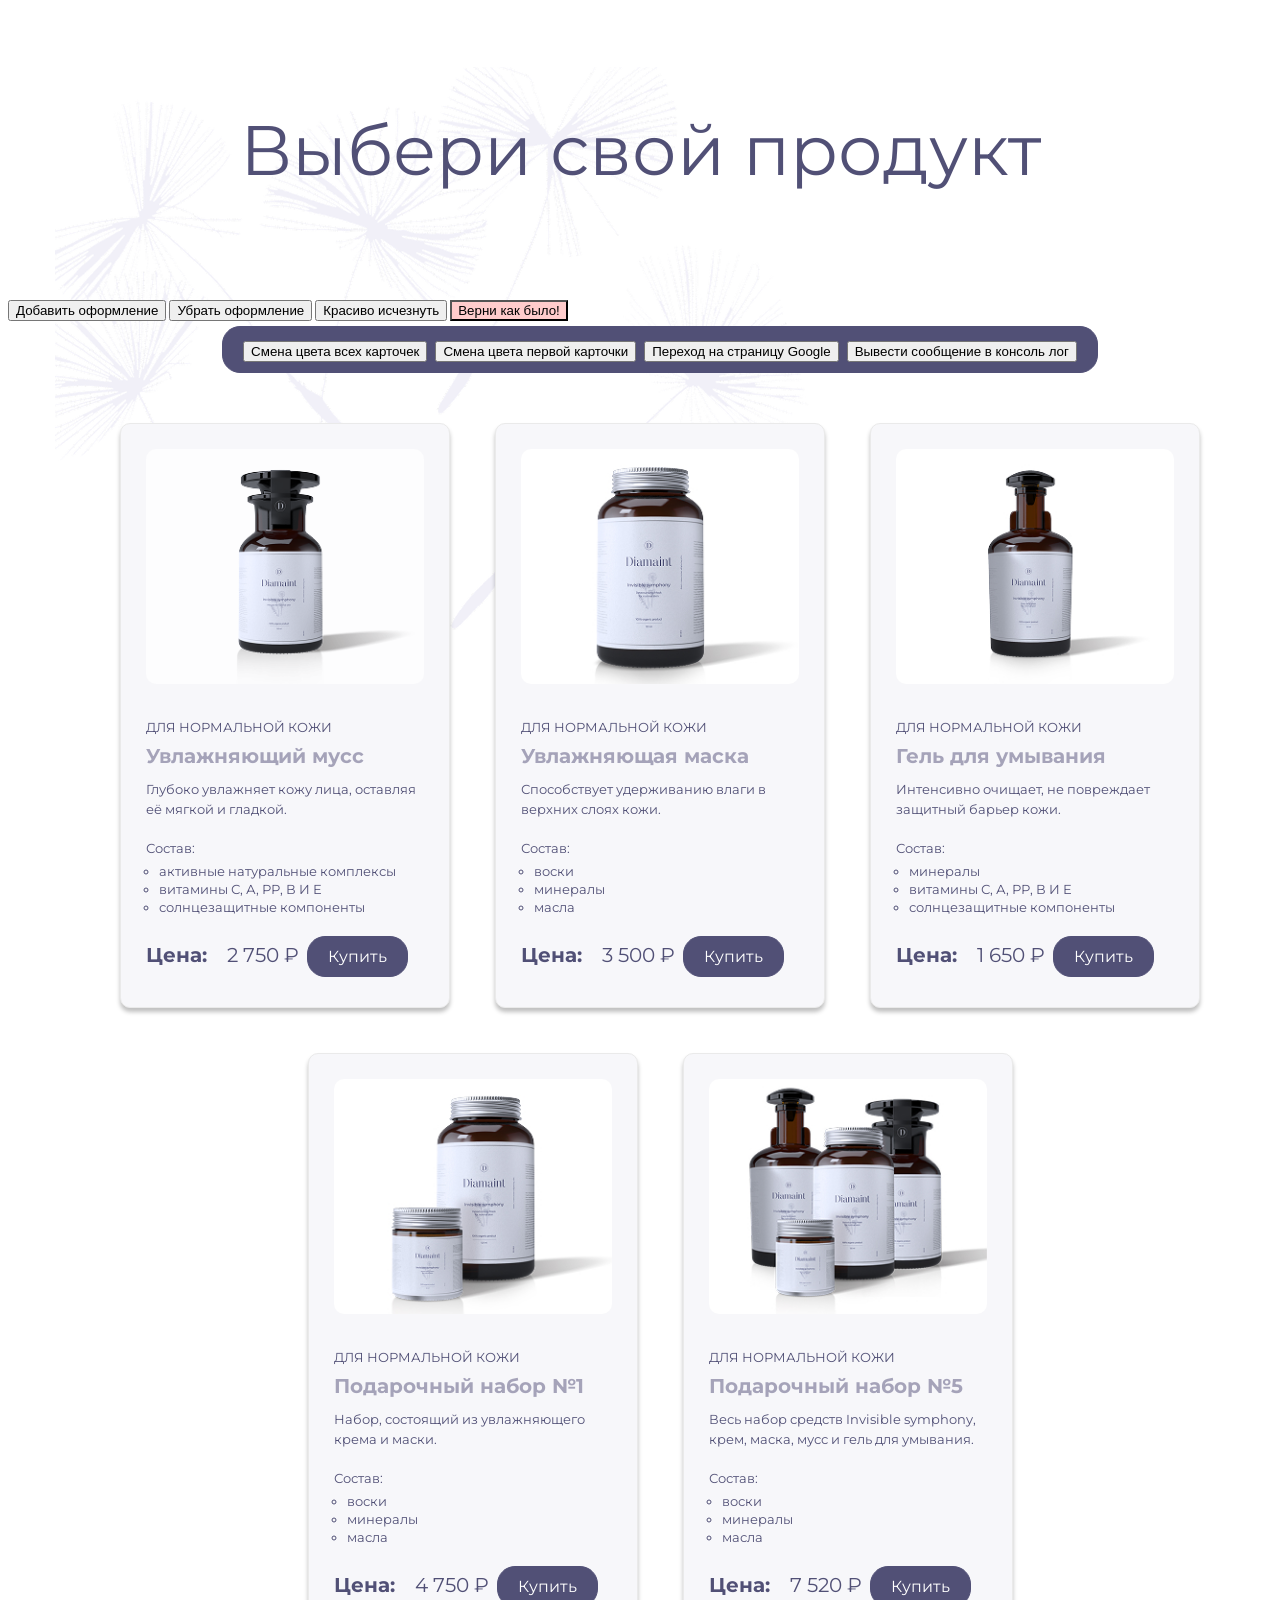
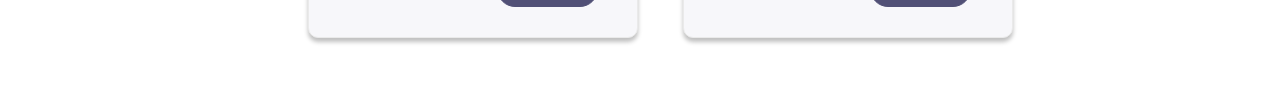
==== index.html @ e5a7ed4e "Merge 428e625457204e4b878f6d5ff48cd30ee9679ca7 into 5526b7813ff9ecd1b4e61b1e9803e40851f079bb" ====
<!DOCTYPE html>
<html lang="ru">
<head>
    <meta charset="UTF-8">
    <meta name="viewport" content="width=device-width, initial-scale=1.0">
    <title>Document</title>
    <link rel="preconnect" href="https://fonts.googleapis.com">
    <link rel="preconnect" href="https://fonts.gstatic.com" crossorigin>
    <link href="https://fonts.googleapis.com/css2?family=Montserrat:ital,wght@0,100..900;1,100..900&display=swap" rel="stylesheet">
    <link rel="stylesheet" href="style/style.css">
    <link rel="stylesheet" href="style/title.css">
    <link rel="stylesheet" href="style/catalog__products.css">
    <link rel="stylesheet" href="style/catalog__card.css">
</head>
<body>

  <div class="controls">
      <div class="control">
    <h1 id="active" class="title basic decorated">Выбери свой продукт</h1>
    <button id="add" class="add">Добавить оформление</button>
    <button id="remove" class="remove">Убрать оформление</button>
    <button id="toggle" class="toggle">Красиво исчезнуть</button>
    <button id="reset" class="reset">Верни как было!</button>
    </div>
  </div>
    <ul class="catalog__products">
        <li class="catalog__controls">
    <button id="change-color-all-cards-button">Смена цвета всех карточек</button> 
    <button id="change-color-first-card-button">Смена цвета первой карточки</button> 
    <button id="open-google">Переход на страницу Google</button> 
    <button id="output-console-log">Вывести сообщение в консоль лог</button>
          </li>
        
          <div class="bg-flowers"></div>
        <li class="catalog__card">
            <img src="images/photo.jpg" alt="Товар увлажняющий мусс" class="product__photo"/>
            <span class="card__tag">для нормальной кожи</span>
            <h2 class="card__title">Увлажняющий мусс</h2>
            <p class="card__effect">Глубоко увлажняет кожу лица, оставляя её мягкой и гладкой.</p>
            <span class="card__compound">Состав:</span>
            <ul class="card__list">
                <li>активные натуральные комплексы</li>
                <li>витамины С, А, РР, В И Е</li>
                <li>солнцезащитные компоненты</li>
            </ul>
            <div class="card__price">
            <b class="card__price-tag">Цена:</b>
            <span class="card__price-number">2 750 ₽</span>
            <button class="card__button">Купить</button>
        </div>
        </li>
        
        <li class="catalog__card">
            <img src="images/photo1.jpg" alt="Товар увлажняющая маска" class="product__photo"/>
            <span class="card__tag">для нормальной кожи</span>
            <h2 class="card__title">Увлажняющая маска</h2>
            <p class="card__effect">Способствует удерживанию влаги в верхних слоях кожи.</p>
            <span class="card__compound">Состав:</span>
            <ul class="card__list">
                <li>воски</li>
                <li>минералы</li>
                <li>масла</li>
            </ul>
                <div class="card__price">
            <b class="card__price-tag">Цена:</b>
            <span class="card__price-number">3 500 ₽</span>
            <button class="card__button">Купить</button>
        </div>
        </li>

        <li class="catalog__card">
            <img src="images/photo2.jpg" alt="Товар гель для умывания" class="product__photo"/>
            <span class="card__tag">для нормальной кожи</span>
            <h2 class="card__title">Гель для умывания</h2>
            <p class="card__effect">Интенсивно очищает, не повреждает защитный барьер кожи.</p>
            <span class="card__compound">Состав:</span>
            <ul class="card__list">
                <li>минералы</li>
                <li>витамины С, А, РР, В И Е</li>
                <li>солнцезащитные компоненты</li>
            </ul>
            <div class="card__price">
            <b class="card__price-tag">Цена:</b>
            <span class="card__price-number">1 650 ₽</span>
            <button class="card__button">Купить</button>
        </div>
        </li>

        <li class="catalog__card">
            <img src="images/photo3.jpg" alt="Товар Подарочный набор №1" class="product__photo"/>
            <span class="card__tag">для нормальной кожи</span>
            <h2 class="card__title">Подарочный набор №1</h2>
            <p class="card__effect">Набор, состоящий из увлажняющего крема и маски.</p>
            <span class="card__compound">Состав:</span>
            <ul class="card__list">
                <li>воски</li>
                <li>минералы</li>
                <li>масла</li>
            </ul>
                <div class="card__price">
            <b class="card__price-tag">Цена:</b>
            <span class="card__price-number">4 750 ₽</span>
            <button class="card__button">Купить</button>
        </div>
        </li>

        <li class="catalog__card">
            <img src="images/photo4.jpg" alt="Товар Подарочный набор №5" class="product__photo"/>
            <span class="card__tag">для нормальной кожи</span>
            <h2 class="card__title">Подарочный набор №5</h2>
            <p class="card__effect">Весь набор средств Invisible symphony, крем, маска, мусс и гель для умывания.</p>
            <span class="card__compound">Состав:</span>
            <ul class="card__list">
                <li>воски</li>
                <li>минералы</li>
                <li>масла</li>
            </ul>
                <div class="card__price">
            <b class="card__price-tag">Цена:</b>
            <span class="card__price-number">7 520 ₽</span>
            <button class="card__button">Купить</button>
        </div>
        </li>
    </ul>
    <script src="main.js"></script>
    <script src="addhwork6.js"></script>
    <script src="homework-7.js"></script>
    <script src="homework-8.js"></script>
    <script type="module" src="homework-9.js"></script>
</body>
</html>
---- style/style.css ----
* {
  box-sizing: border-box;
}

@media (max-width: 1110px) {
  .product-list{
    display:block
  }
}

body {
  font-family: 'Montserrat', sans-serif;
  font-weight: 400;
  font-size: 13px;
  line-height: 18px;
}
---- style/title.css ----
.title {
  font-size: 70px;
  line-height: 220px;
  margin: 40px 0;
  text-align: center;
  font-weight: 400;
  color: #515076;
  transition: all 0.5s ease; /* Исчезнет */
}

 /* Стили оформления, которые будут добавляться */
  .border-blue { border: 3px dashed blue; }
  .text-red { color: red; }
  .bg-yellow { background-color: yellow; }


 /* для красивого исчезновения */
  .fade {
  opacity: 0;
  transform: scale(0.9);
  pointer-events: none; /* Чтобы нельзя было кликнуть по скрытому */
  }

.controls { 
  flex-direction: row; /* чтобы находились на одной линии в строчку*/
  gap: 12px;           /* для ровных расстояний между кнопками */
}

.button { padding: 10px 15px; cursor: pointer; }
.reset { background-color: #ffcccc; }


.bg-flowers{
  pointer-events: none;
  position: absolute;
  background-image: url(../images/bg1.png);
  background-position: left top;
  background-repeat: no-repeat;
  background-size: 790px;
  width: 100%;
  height: 100%;
  z-index: -1;
  top: -300px;
}

.catalog__controls{
  font-family: 'Montserrat', sans-serif;
  background-color: #515076;
  color: #fff;
  border: 1px solid #515076;
  border-radius: 18px;
  padding: 10px 20px;
  font-size: 30px;
  margin : 5px;
  cursor: pointer;
}
---- style/catalog__products.css ----
.catalog__products {
  padding-bottom: 60px;
  margin: 0 auto;
  display: flex;
  flex-wrap: wrap;
  gap: 45px;
  justify-content: center;
  max-width: 1210px;
  position: relative;
}
---- style/catalog__card.css ----
.catalog__card {
  display: flex;
  flex-direction: column;
  width: 330px;
  border-radius: 10px;
  box-shadow: 0px 4px 4px rgba(0, 0, 0, 0.25);
  padding: 25px;
  box-sizing: border-box;
  background-color: #F7F7FA;
  list-style: none; /* Убираем маркеры списка li */
  border: 1px solid #eaeaea;
  transition: background-color 0.4s ease, border-color 0.4s ease, box-shadow 0.4s ease; /* Плавная смена цвета */
}

.card__tag {
  font-size: 13px;
  line-height: 27px;
  display:block;
  margin-top: 30px;
  margin-bottom: 5px;
  text-transform: uppercase;
  color: #515076;
}

.card__title {
  font-size: 20px;
  line-height: 10px;
  margin: 5px 5px 5px 0;
  color: #A5A3B9;
  }

  
.card__effect{
  font-size: 13px;
  line-height: 20px;
  margin-bottom: 15px;
  color: #515076;
}

.product__photo {
  border-radius: 10px;
}

.card__compound {
  display: inline-block;
  margin-bottom: 5px;
  font-size: 13px;
  line-height: 18px;
  margin: 5px 5px 5px 0;
  color:#515076;
}

.card__list{
  padding: 0px 0px 0px 13px;
  color:#515076;
}

.card__price {
  margin-top: 15px;
}

.card__price-tag {
  font-size: 20px;
  font-weight: 700;
  line-height: 24px;
  color:#515076;
}
.card__price-number {
  font-size: 20px;
  line-height: 24px;
  color:#515076;
  margin-left: 17px;
}

.card__button {
  font-family: 'Montserrat', sans-serif;
  background-color: #515076;
  color: #fff;
  border: 1px solid #515076;
  border-radius: 18px;
  padding: 10px 20px;
  font-size: 16px;
  margin : 5px;
  cursor: pointer;
}
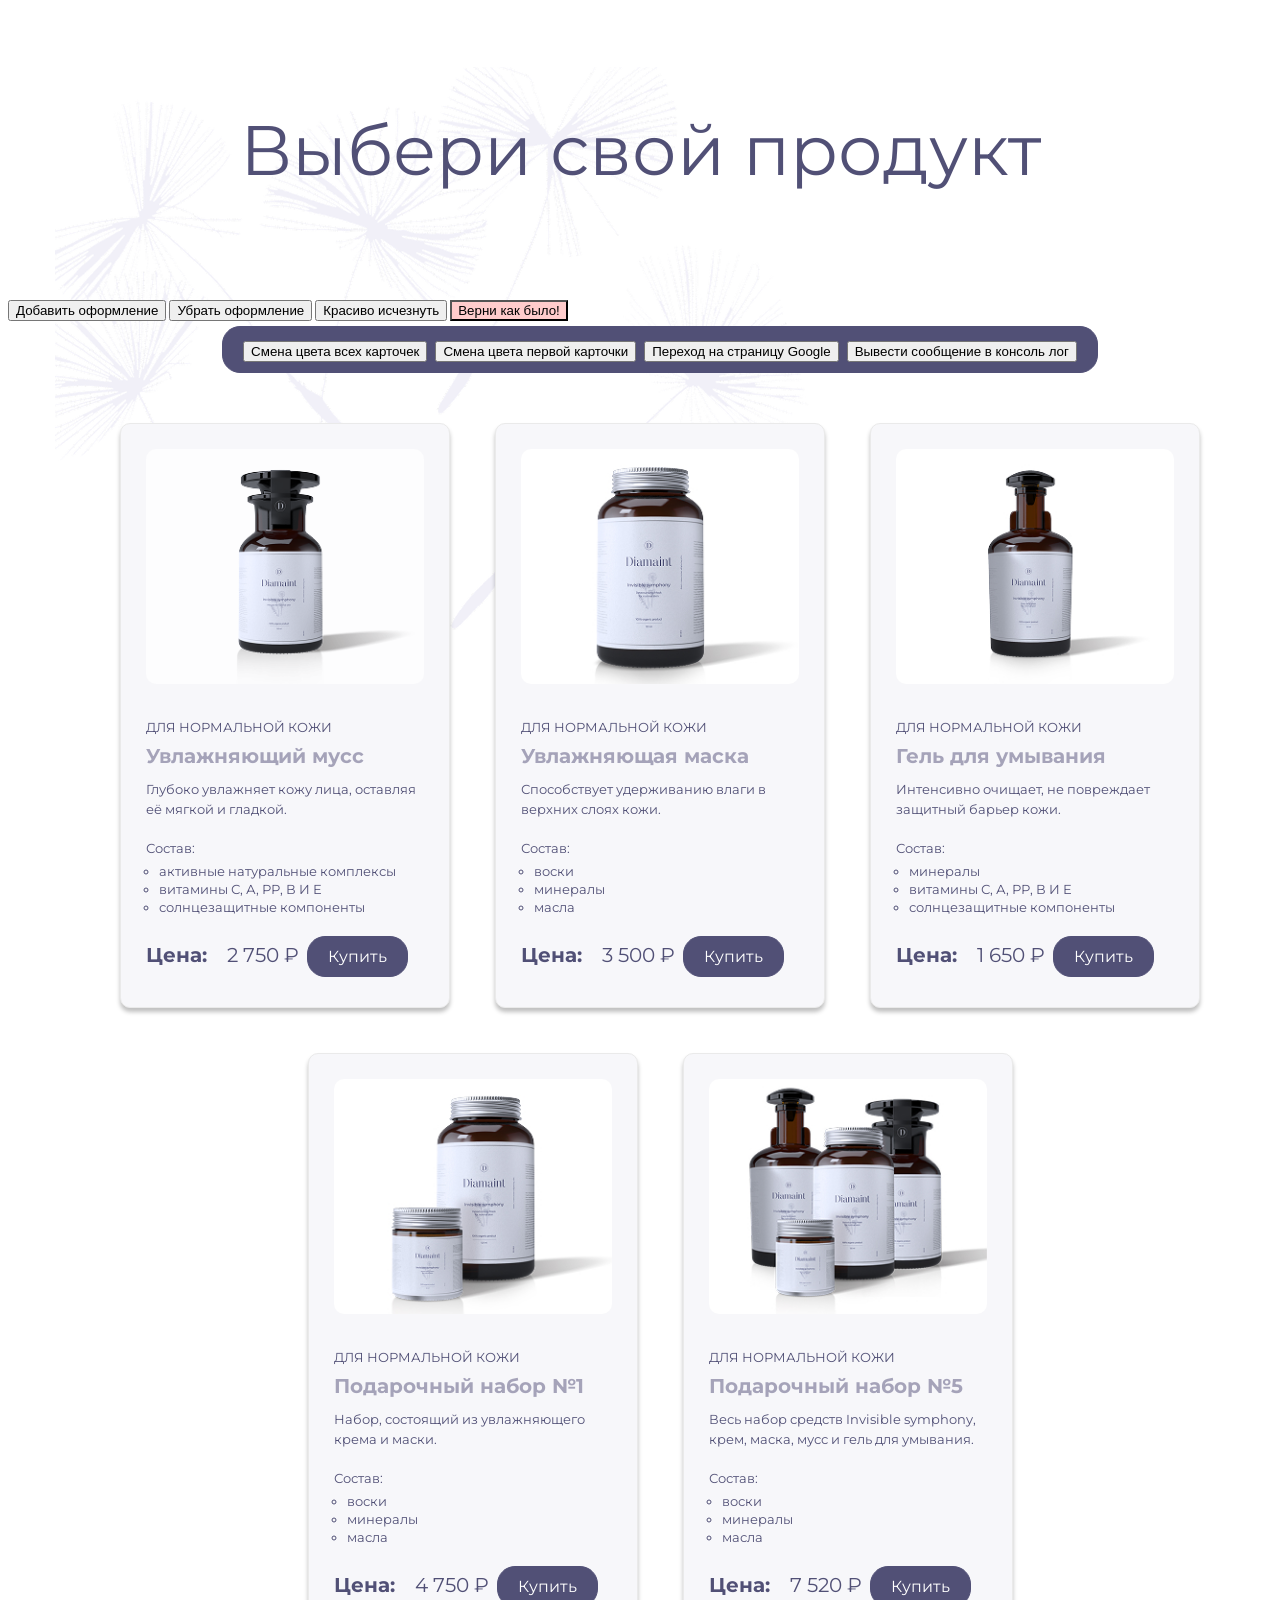
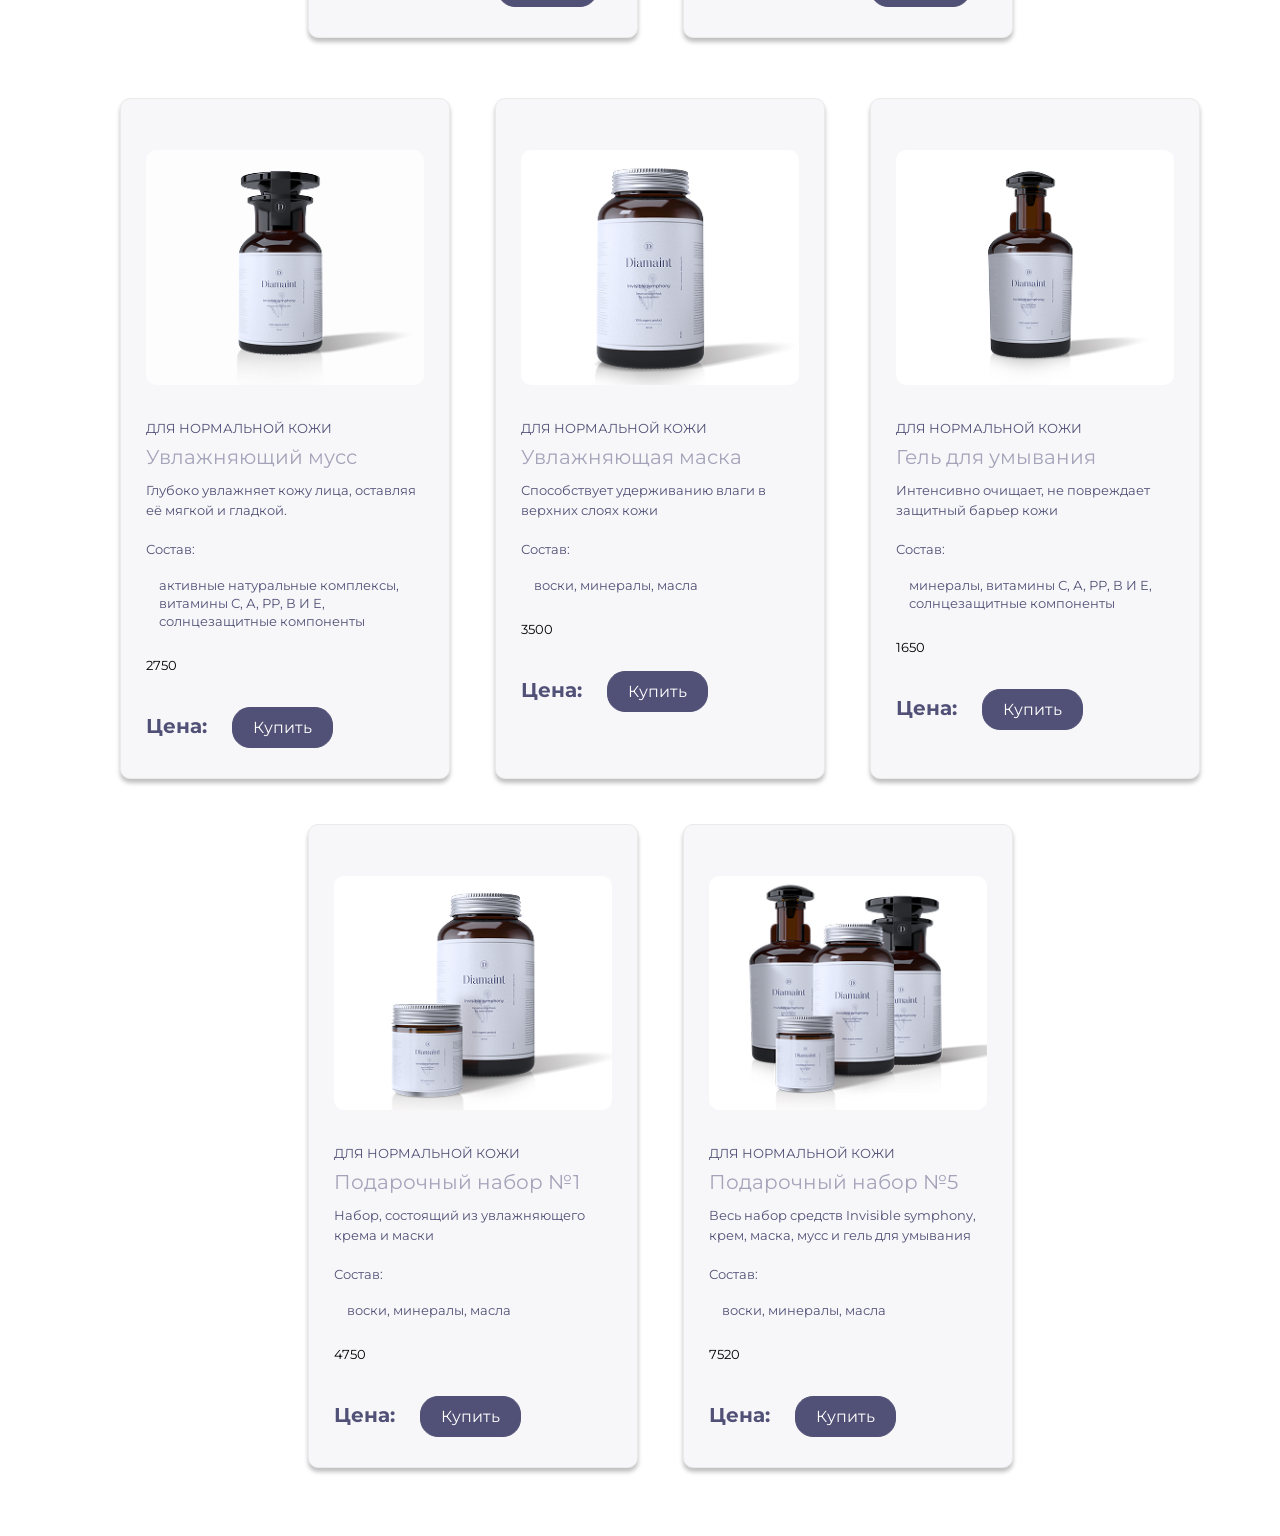
==== commit 78b05d82: "feature/10-homework" ====
--- a/index.html
+++ b/index.html
@@ -29,7 +29,7 @@
     <button id="change-color-first-card-button">Смена цвета первой карточки</button> 
     <button id="open-google">Переход на страницу Google</button> 
     <button id="output-console-log">Вывести сообщение в консоль лог</button>
-          </li>
+        </li>
         
           <div class="bg-flowers"></div>
         <li class="catalog__card">
@@ -121,11 +121,34 @@
             <button class="card__button">Купить</button>
         </div>
         </li>
+    </ul> 
+    <ul id="product-list" class="catalog__products"></ul>
+    <template id="product-template">
+   
+      <li class="catalog__card">
+        <p class="products-id"></p>
+        <img class="products-imageUrl product__photo" src="" alt="">
+        <p class="products-tag card__tag"></p>
+        <p class="products-title card__title"></p>
+        <p class="products-effect card__effect"></p>
+        <span class="card__compound">Состав:</span>
+        <p class="products-compound card__list"></p>
+        <p class="products-price"></p>
+        <div class="card__price">
+            <b class="card__price-tag">Цена:</b>
+            <span class="products-price card__price-number"></span>
+            <button class="card__button">Купить</button>
+        </div>
+      </li>
     </ul>
+</template>
+
     <script src="main.js"></script>
     <script src="addhwork6.js"></script>
     <script src="homework-7.js"></script>
     <script src="homework-8.js"></script>
     <script type="module" src="homework-9.js"></script>
+    <script type="module" src="homework-10.js"></script>
+    <script type="module" src="products.js"></script>
 </body>
 </html>
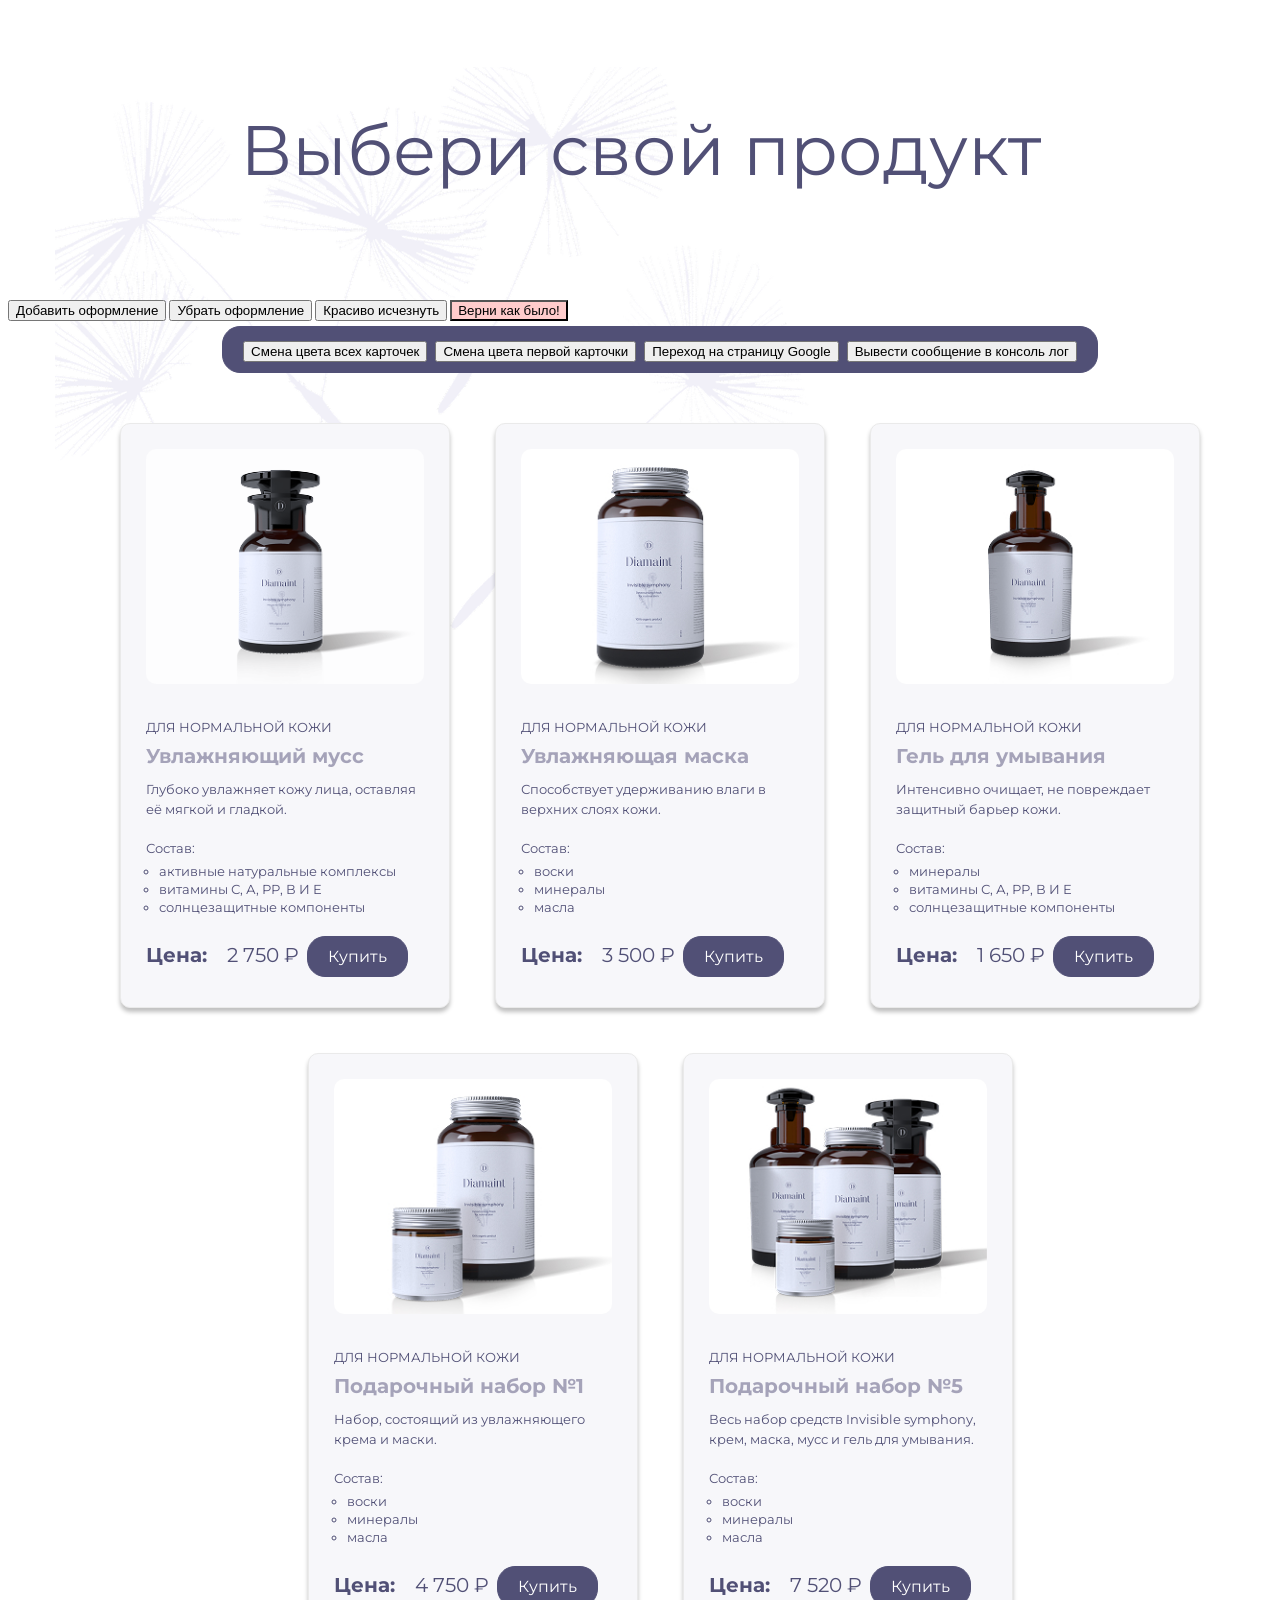
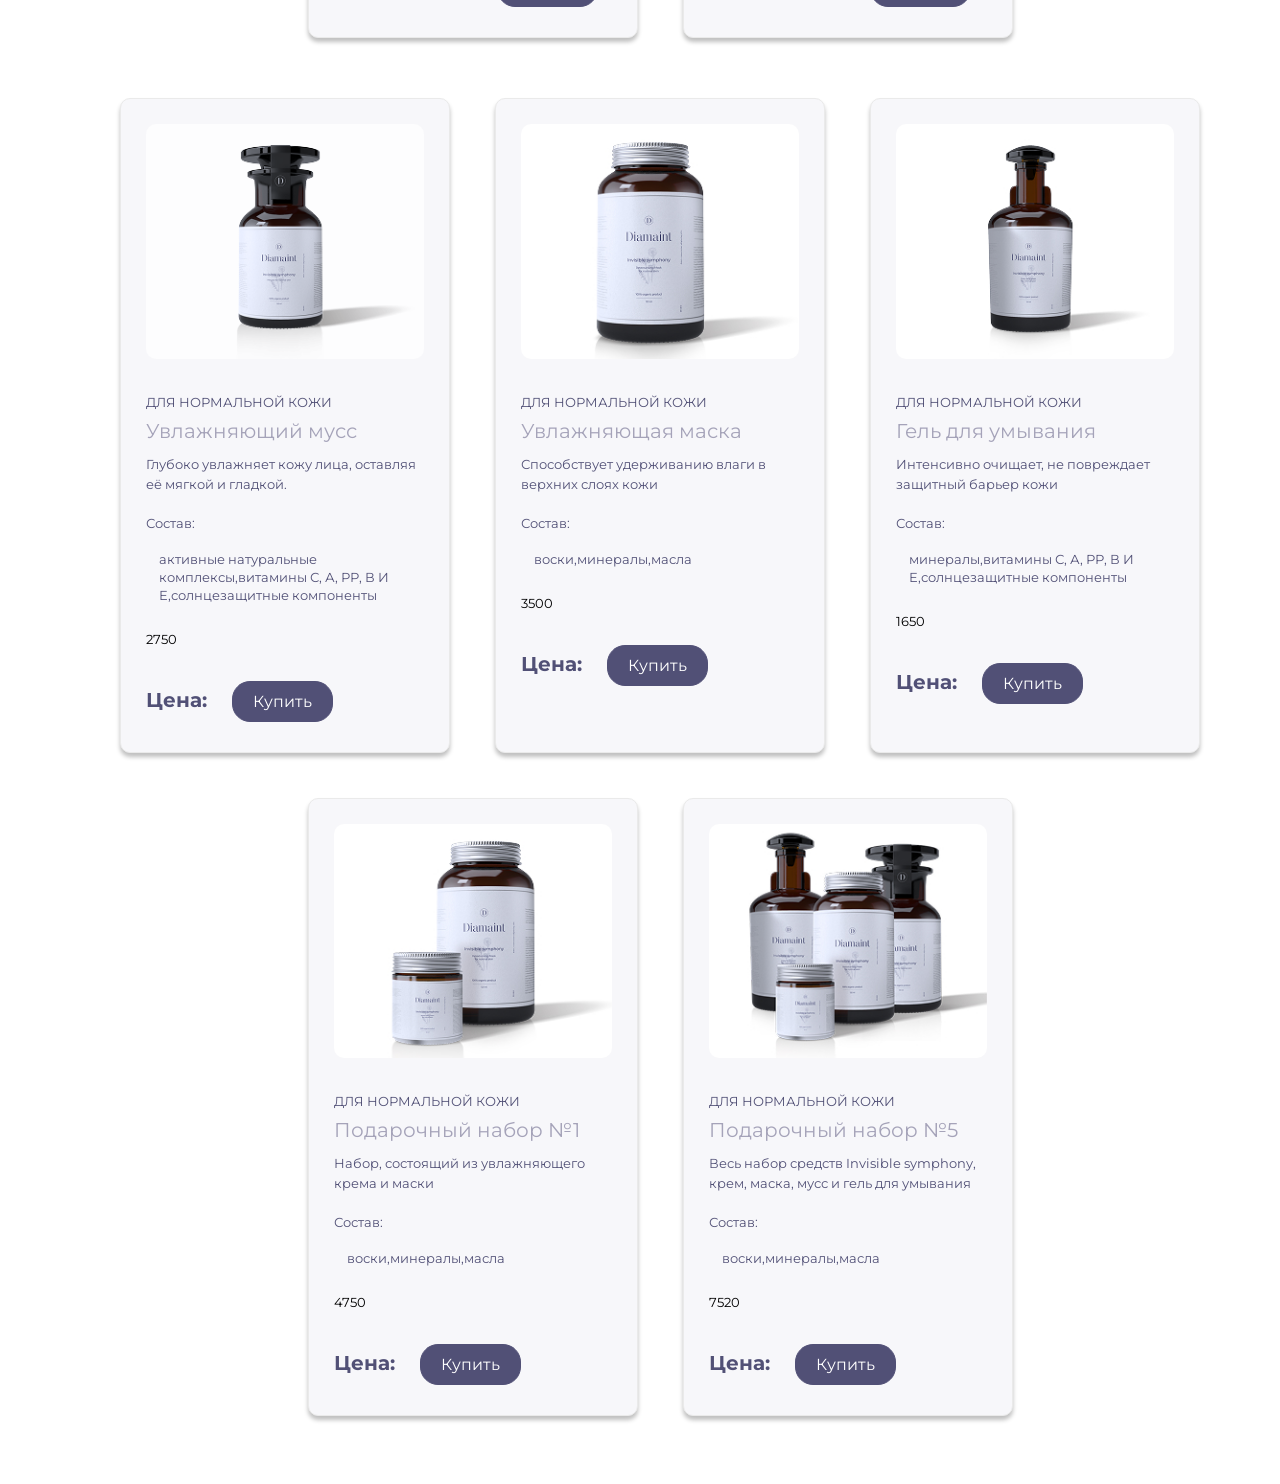
==== commit a7f00373: "Merge 21e8625ce307a1f8f05b5c12578c0f74b4e7416b into e6aba3fb00a6c227f96e512529bf0fa3b38c8e52" ====
--- a/index.html
+++ b/index.html
@@ -126,11 +126,11 @@
     <template id="product-template">
    
       <li class="catalog__card">
-        <p class="products-id"></p>
         <img class="products-imageUrl product__photo" src="" alt="">
         <p class="products-tag card__tag"></p>
         <p class="products-title card__title"></p>
         <p class="products-effect card__effect"></p>
+
         <span class="card__compound">Состав:</span>
         <p class="products-compound card__list"></p>
         <p class="products-price"></p>
@@ -140,8 +140,7 @@
             <button class="card__button">Купить</button>
         </div>
       </li>
-    </ul>
-</template>
+    </template>
 
     <script src="main.js"></script>
     <script src="addhwork6.js"></script>
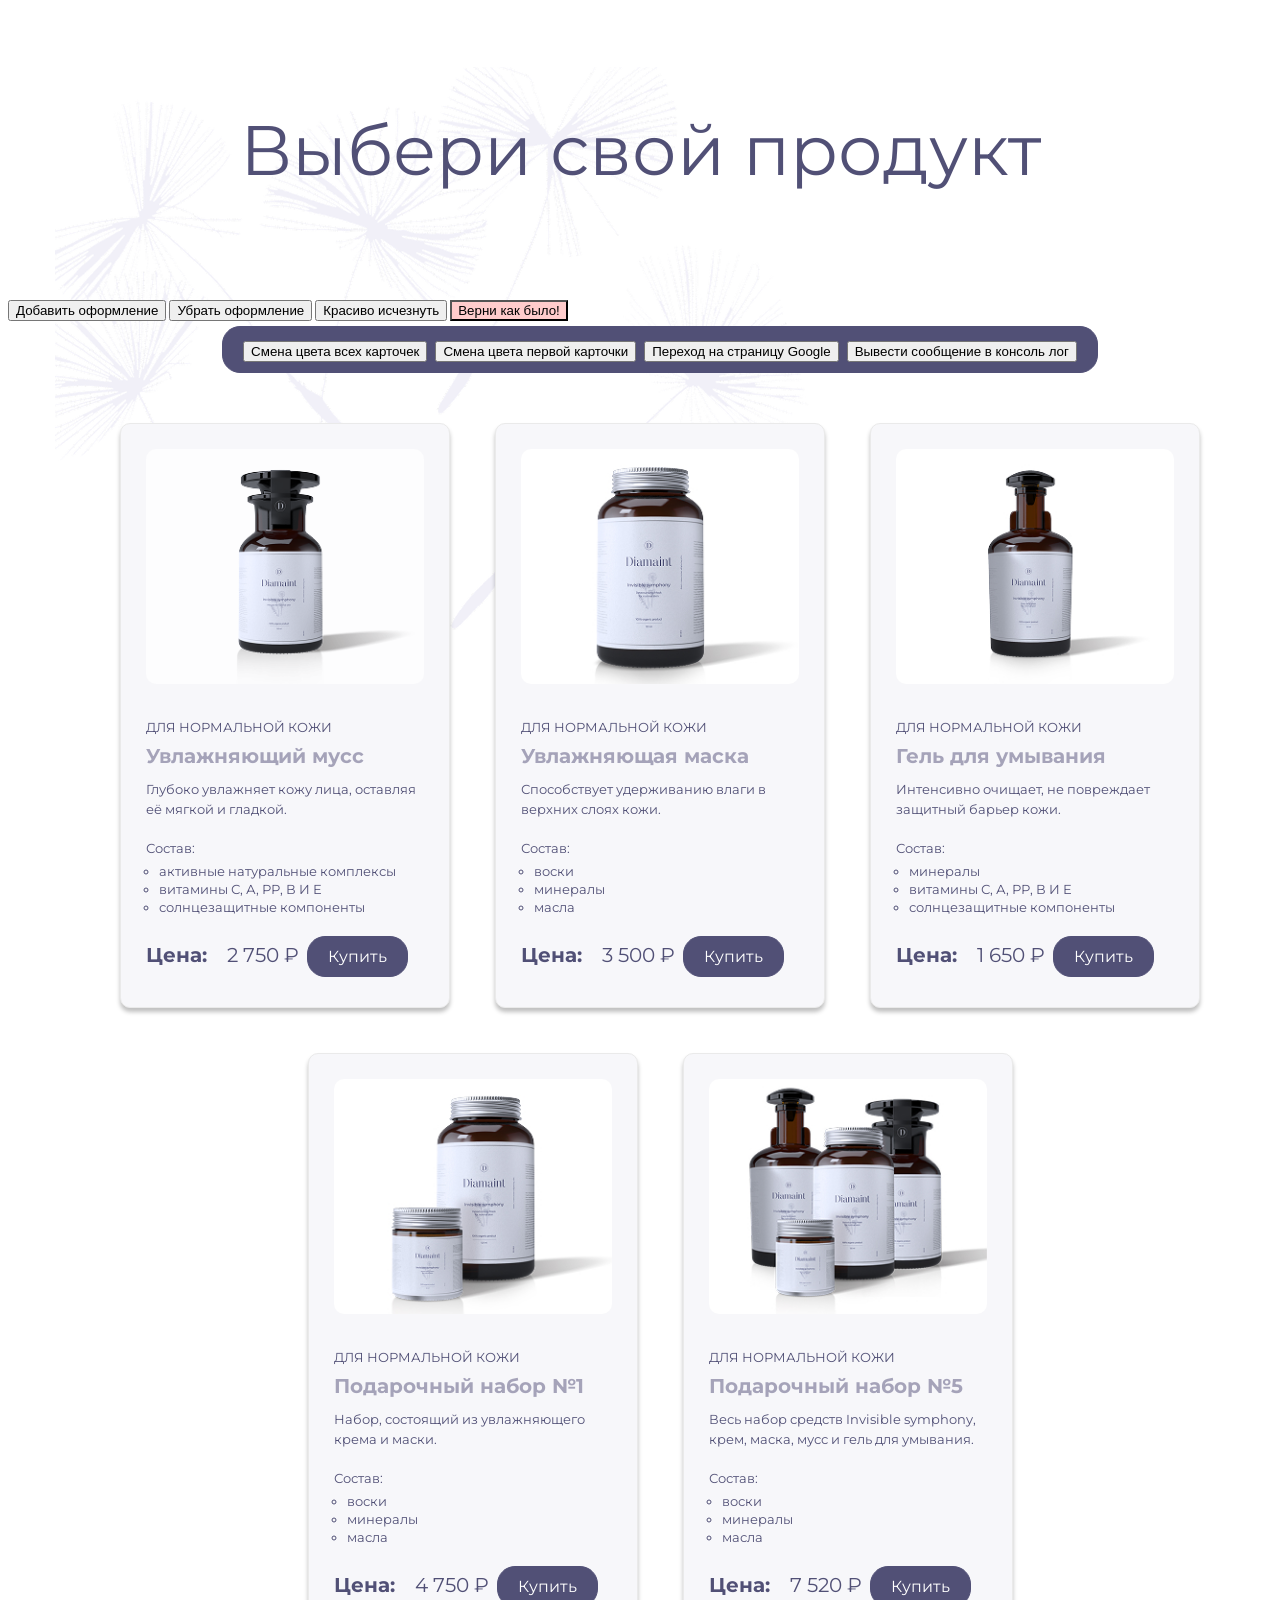
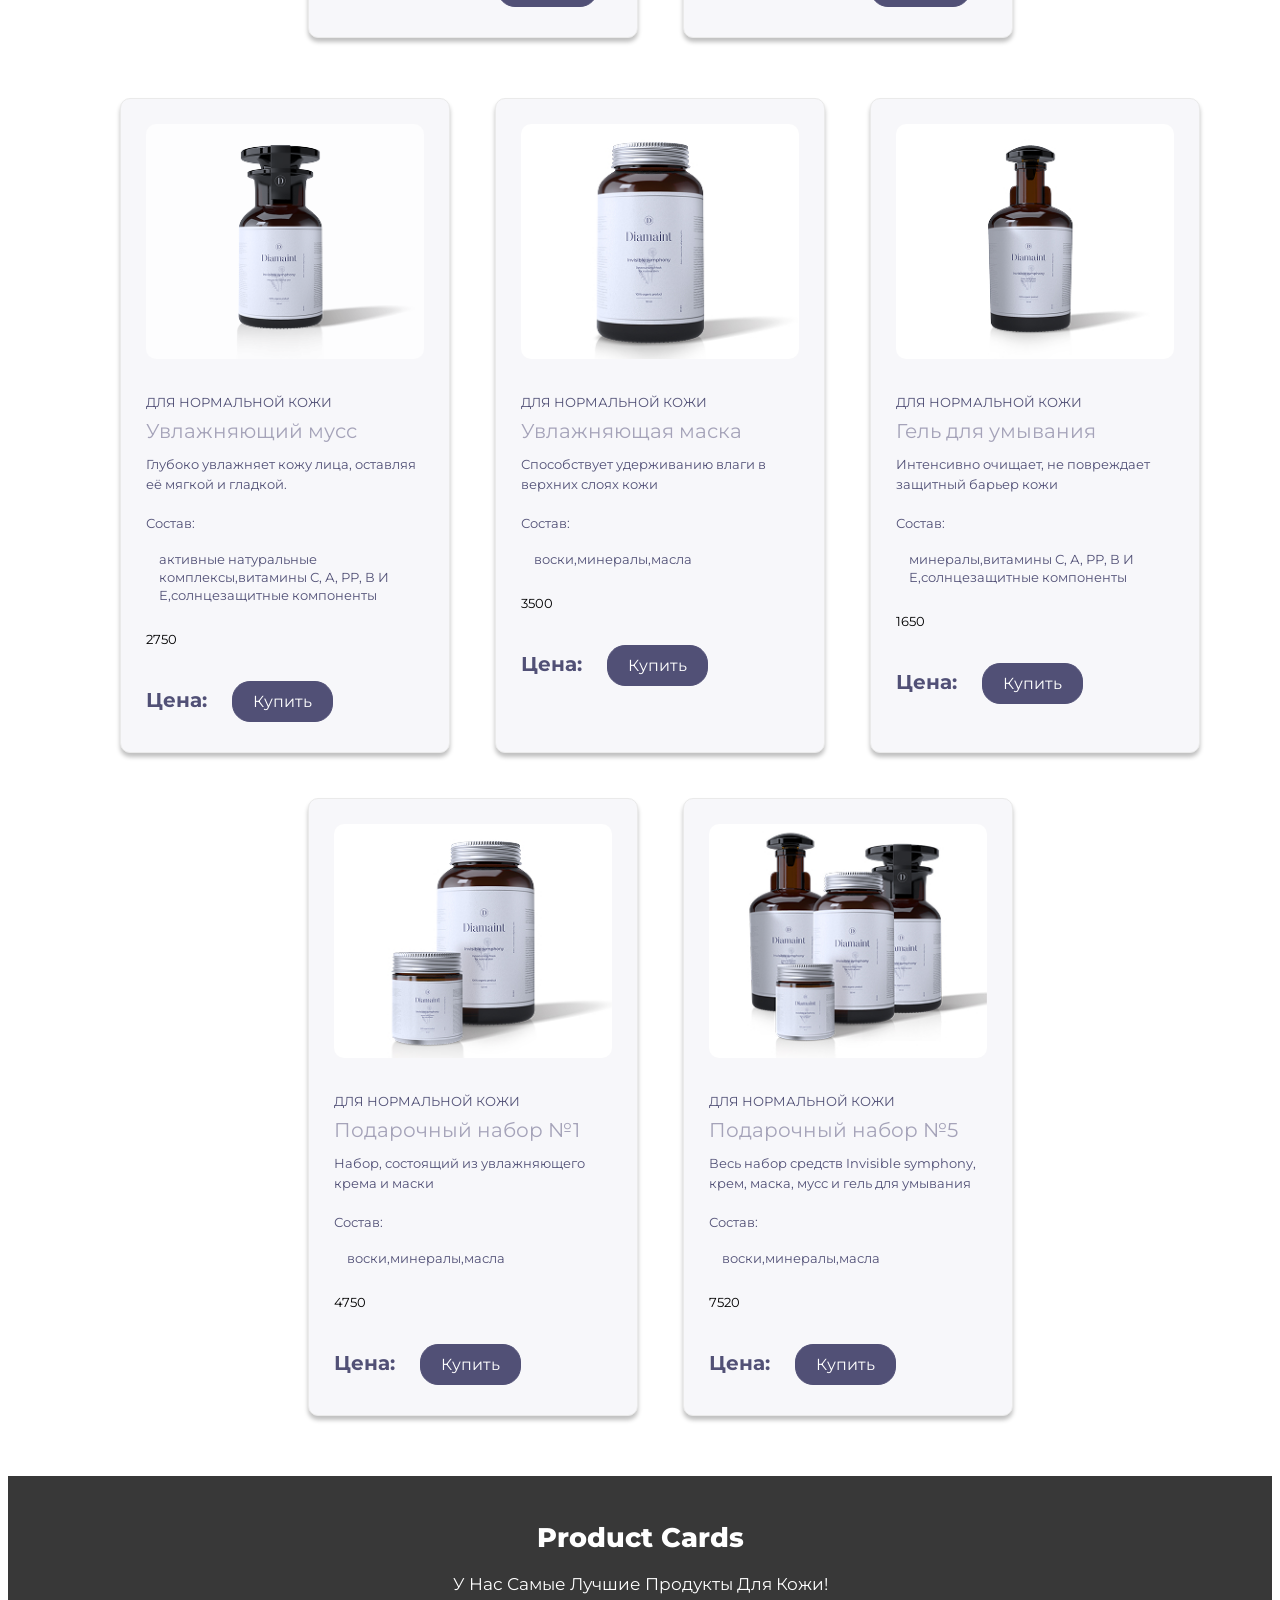
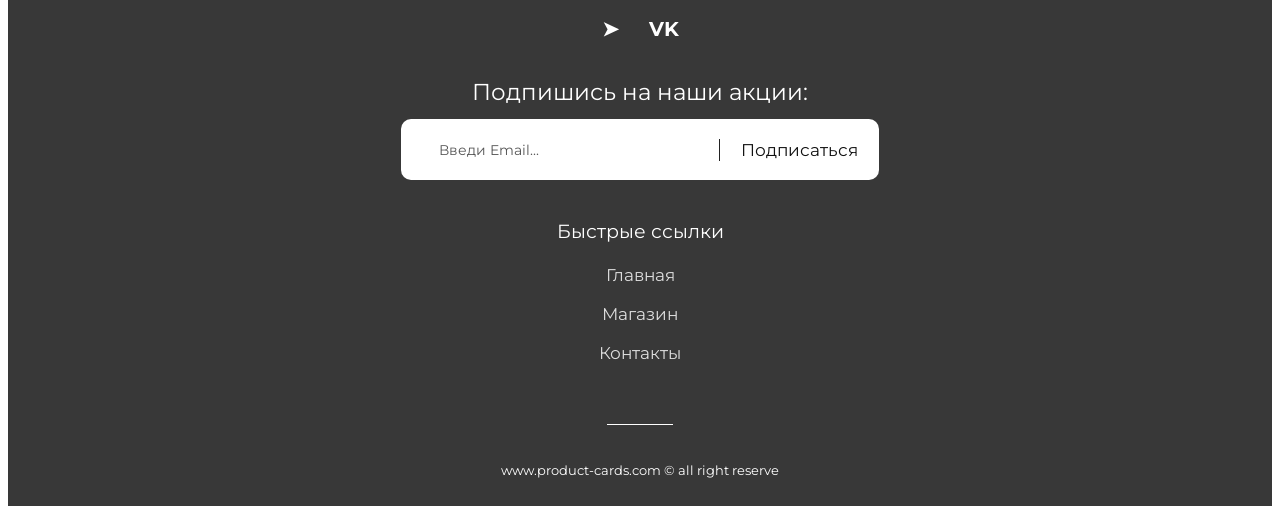
==== commit ba80ebdd: "feature/11-homework" ====
--- a/index.html
+++ b/index.html
@@ -11,6 +11,7 @@
     <link rel="stylesheet" href="style/title.css">
     <link rel="stylesheet" href="style/catalog__products.css">
     <link rel="stylesheet" href="style/catalog__card.css">
+    <link rel="stylesheet" href="style/footer.css">
 </head>
 <body>
 
@@ -141,6 +142,41 @@
         </div>
       </li>
     </template>
+    <footer class="footer">
+        <div class="footer__content">
+            <div class="footer__brand">
+                <h2 class="footer__logo">Product Cards</h2>
+    
+                <p class="footer__description">
+                    У Нас Самые Лучшие Продукты Для Кожи!
+                </p>
+                <div class="footer__socials">
+                    <a href="#" aria-label="Telegram">➤</a>
+                    <a href="#" aria-label="ВКонтакте">VK</a>
+                </div>
+            </div>
+            <div class="footer__subscribe">
+                <p class="footer__subscribe-title">
+                    Подпишись на наши акции:
+                </p>
+    
+                <form class="footer__form" id="email-form">
+                    <input type="email" name="email" placeholder="Введи Email..." required>
+                    <button type="submit">Подписаться</button>
+                </form>
+            </div>
+            <div class="footer__links">
+                <h3>Быстрые ссылки</h3>
+                <a href="#">Главная</a>
+                <a href="#">Магазин</a>
+                <a href="#">Контакты</a>
+            </div>
+        </div>
+        <div class="footer__bottom">
+            <span class="footer__line"></span>
+            <p>www.product-cards.com © all right reserve</p>
+        </div>
+    </footer>
 
     <script src="main.js"></script>
     <script src="addhwork6.js"></script>
@@ -148,6 +184,7 @@
     <script src="homework-8.js"></script>
     <script type="module" src="homework-9.js"></script>
     <script type="module" src="homework-10.js"></script>
+    <script type="module" src="homework-11.js"></script>
     <script type="module" src="products.js"></script>
 </body>
 </html>
--- a/style/style.css
+++ b/style/style.css
@@ -13,4 +13,5 @@
   font-weight: 400;
   font-size: 13px;
   line-height: 18px;
-}+}
+
--- a/style/catalog__card.css
+++ b/style/catalog__card.css
@@ -7,7 +7,7 @@
   padding: 25px;
   box-sizing: border-box;
   background-color: #F7F7FA;
-  list-style: none; /* Убираем маркеры списка li */
+  list-style: none;
   border: 1px solid #eaeaea;
   transition: background-color 0.4s ease, border-color 0.4s ease, box-shadow 0.4s ease; /* Плавная смена цвета */
 }
--- a/style/footer.css
+++ b/style/footer.css
@@ -0,0 +1,213 @@
+.footer {
+  width: 100%;
+  min-height: 477px;
+  box-sizing: border-box;
+  background-color: #383838;
+  color: #ffffff;
+  padding: 90px 84px 28px;
+  display: flex;
+  flex-direction: column;
+  justify-content: space-between;
+  font-family: "Montserrat", sans-serif;
+}
+
+.footer__content {
+  width: 100%;
+  display: flex;
+  justify-content: space-between;
+  position: relative;
+}
+
+
+.footer__brand {
+  text-align: left;
+}
+
+.footer__logo {
+  font-size: 27px;
+  line-height: 33px;
+  font-weight: 800;
+  margin-top: 0;
+  margin-bottom: 20px;
+}
+
+.footer__description {
+  font-size: 17px;
+  line-height: 21px;
+  margin-top: 0;
+  margin-bottom: 0;
+}
+
+
+.footer__socials {
+  display: flex;
+  align-items: center;
+  gap: 30px;
+  margin-top: 43px;
+}
+
+.footer__socials a {
+  color: #ffffff;
+  font-size: 20px;
+  font-weight: 700;
+  text-decoration: none;
+}
+
+
+.footer__subscribe {
+  width: 478px;
+  position: absolute;
+  left: 900px;
+  text-align: center;
+}
+
+.footer__subscribe-title {
+  font-size: 23px;
+  line-height: 28px;
+  margin-top: -5px;
+  margin-bottom: 13px;
+}
+
+
+.footer__form {
+  width: 478px;
+  height: 61px;
+  box-sizing: border-box;
+  background-color: #ffffff;
+  border-radius: 10px;
+  display: flex;
+  align-items: center;
+  padding: 0 15px 0 36px;
+}
+
+.footer__form input {
+  width: 100%;
+  height: 100%;
+  box-sizing: border-box;
+  font-family: inherit;
+  font-size: 14px;
+  color: #383838;
+  border: none;
+  outline: none;
+  background-color: transparent;
+}
+
+.footer__form input::placeholder {
+  color: #555555;
+}
+
+.footer__form button {
+  font-family: inherit;
+  font-size: 17px;
+  color: #111111;
+  background-color: transparent;
+  border: none;
+  border-left: 1px solid #222222;
+  padding-left: 21px;
+  white-space: nowrap;
+  cursor: pointer;
+}
+
+
+.footer__links {
+  display: flex;
+  flex-direction: column;
+  align-items: flex-start;
+  gap: 17px;
+  position: absolute;
+  right: 0;
+}
+
+.footer__links h3 {
+  font-size: 19px;
+  line-height: 23px;
+  font-weight: 400;
+  margin-top: -5px;
+  margin-bottom: 4px;
+}
+
+.footer__links a {
+  font-size: 17px;
+  line-height: 22px;
+  color: #dddddd;
+  text-decoration: none;
+}
+
+.footer__links a:hover {
+  color: #ffffff;
+}
+
+.footer__bottom {
+  width: 100%;
+  text-align: center;
+  color: #ffffff;
+}
+
+.footer__line {
+  display: block;
+  width: 66px;
+  height: 1px;
+  background-color: #ffffff;
+  margin-top: 0;
+  margin-bottom: 35px;
+  margin-left: auto;
+  margin-right: auto;
+}
+
+.footer__bottom p {
+  font-size: 17px;
+  line-height: 21px;
+  margin-top: 0;
+  margin-bottom: 0;
+}
+
+
+@media (max-width: 1400px) {
+
+  .footer {
+    min-height: auto;
+    padding: 45px 24px 25px;
+  }
+
+  .footer__content {
+    display: flex;
+    flex-direction: column;
+    align-items: center;
+    gap: 45px;
+    text-align: center;
+  }
+
+  .footer__brand {
+    text-align: center;
+  }
+
+  .footer__subscribe {
+    width: 100%;
+    position: static;
+  }
+
+  .footer__form {
+    width: 100%;
+    max-width: 478px;
+    margin-left: auto;
+    margin-right: auto;
+  }
+
+  .footer__links {
+    position: static;
+    align-items: center;
+  }
+
+  .footer__socials {
+    justify-content: center;
+    margin-top: 25px;
+  }
+
+  .footer__bottom {
+    margin-top: 60px;
+  }
+
+  .footer__bottom p {
+    font-size: 13px;
+  }
+}
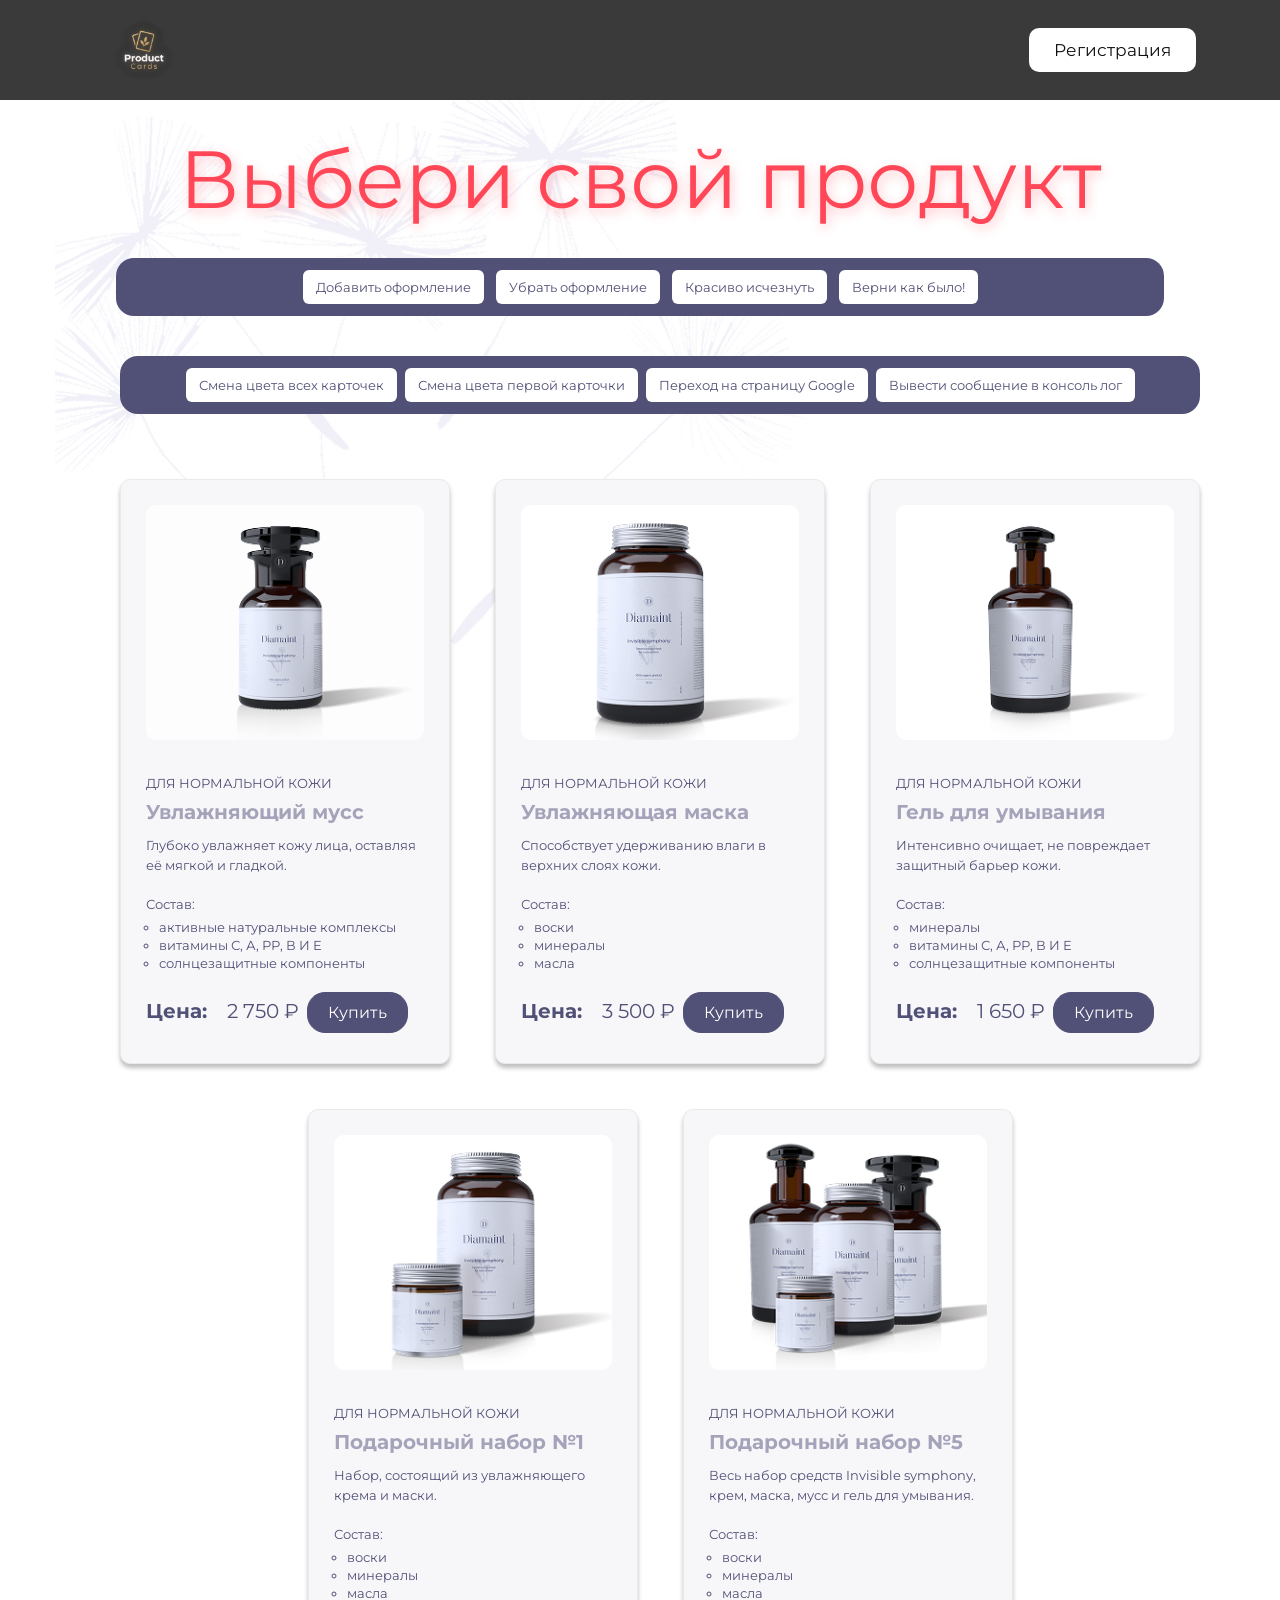
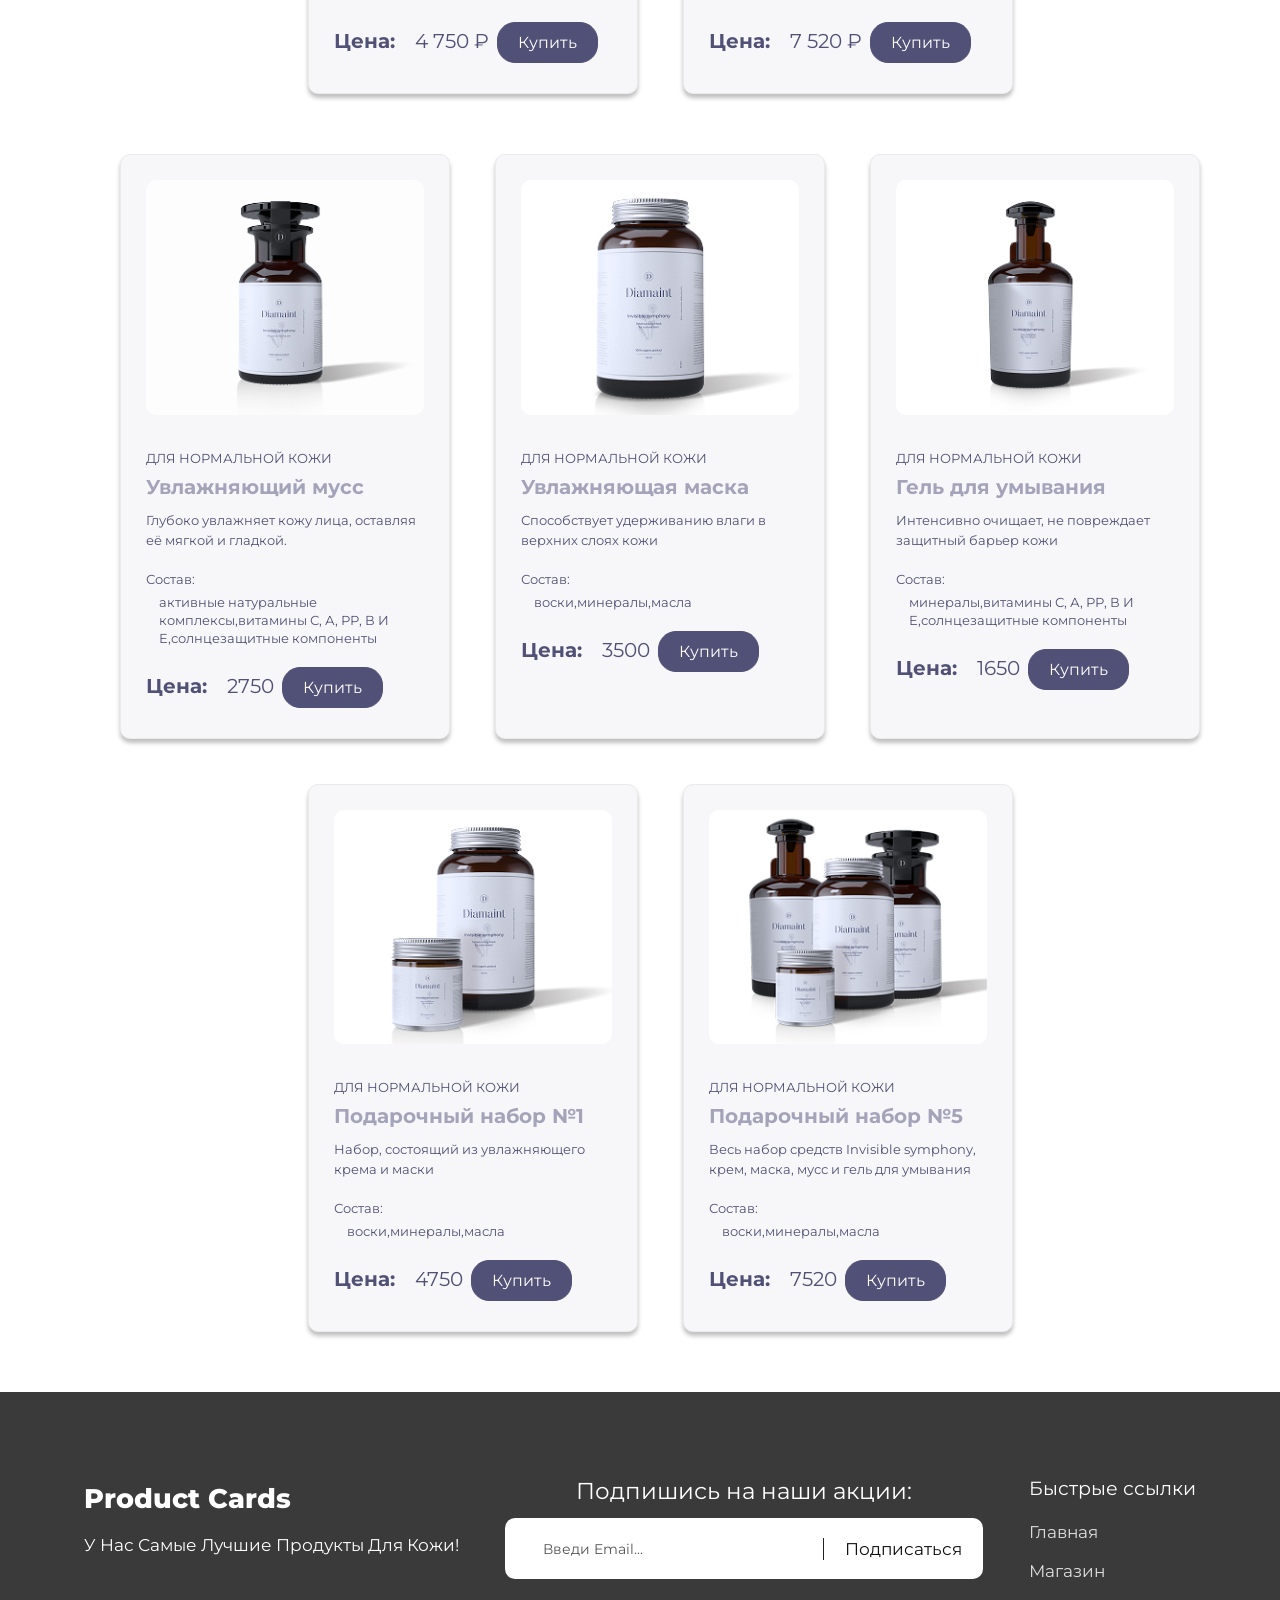
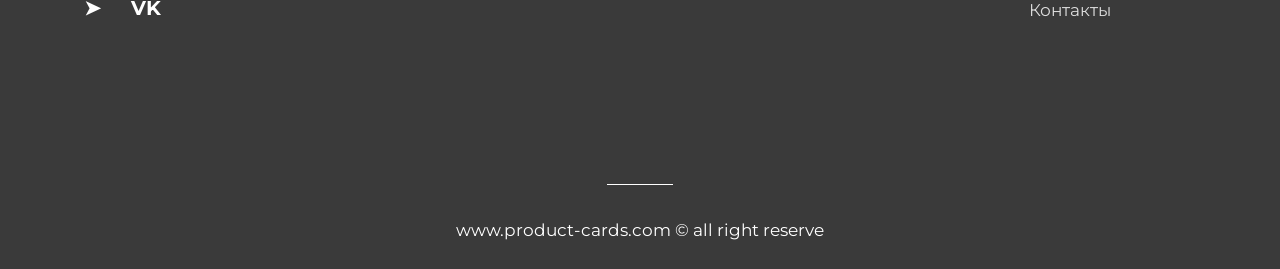
==== commit 970fc5ff: "Merge 7d7b50b7f2f03bb0d559fa8d3b88fe6399cf9f7d into 5c917561387d7fc6687a64537ee99e626d88c075" ====
--- a/index.html
+++ b/index.html
@@ -9,21 +9,31 @@
     <link href="https://fonts.googleapis.com/css2?family=Montserrat:ital,wght@0,100..900;1,100..900&display=swap" rel="stylesheet">
     <link rel="stylesheet" href="style/style.css">
     <link rel="stylesheet" href="style/title.css">
+    <link rel="stylesheet" href="style/hw6.css">
     <link rel="stylesheet" href="style/catalog__products.css">
     <link rel="stylesheet" href="style/catalog__card.css">
     <link rel="stylesheet" href="style/footer.css">
+    <link rel="stylesheet" href="style/position.css">
+    <link rel="stylesheet" href="style/modal.css">
 </head>
 <body>
-
+<header class="header">
+    <div class="header__content">
+        <img src="images/logo.png" alt="Product Cards" class="header__logo">
+        <button class="registration-button">Регистрация</button>
+    </div>
+</header>
   <div class="controls">
       <div class="control">
     <h1 id="active" class="title basic decorated">Выбери свой продукт</h1>
+    <div class="control-buttons">
     <button id="add" class="add">Добавить оформление</button>
     <button id="remove" class="remove">Убрать оформление</button>
     <button id="toggle" class="toggle">Красиво исчезнуть</button>
     <button id="reset" class="reset">Верни как было!</button>
     </div>
   </div>
+</div>
     <ul class="catalog__products">
         <li class="catalog__controls">
     <button id="change-color-all-cards-button">Смена цвета всех карточек</button> 
@@ -125,22 +135,19 @@
     </ul> 
     <ul id="product-list" class="catalog__products"></ul>
     <template id="product-template">
-   
-      <li class="catalog__card">
-        <img class="products-imageUrl product__photo" src="" alt="">
-        <p class="products-tag card__tag"></p>
-        <p class="products-title card__title"></p>
-        <p class="products-effect card__effect"></p>
-
-        <span class="card__compound">Состав:</span>
-        <p class="products-compound card__list"></p>
-        <p class="products-price"></p>
-        <div class="card__price">
-            <b class="card__price-tag">Цена:</b>
-            <span class="products-price card__price-number"></span>
-            <button class="card__button">Купить</button>
-        </div>
-      </li>
+        <li class="catalog__card">
+            <img class="products-imageUrl product__photo" src="" alt="">
+            <span class="products-tag card__tag"></span>
+            <h2 class="products-title card__title"></h2>
+            <p class="products-effect card__effect"></p>
+            <span class="card__compound">Состав:</span>
+            <ul class="products-compound card__list"></ul>
+            <div class="card__price">
+                <b class="card__price-tag">Цена:</b>
+                <span class="products-price card__price-number"></span>
+                <button class="card__button">Купить</button>
+            </div>
+        </li>
     </template>
     <footer class="footer">
         <div class="footer__content">
@@ -150,10 +157,10 @@
                 <p class="footer__description">
                     У Нас Самые Лучшие Продукты Для Кожи!
                 </p>
-                <div class="footer__socials">
-                    <a href="#" aria-label="Telegram">➤</a>
-                    <a href="#" aria-label="ВКонтакте">VK</a>
-                </div>
+            <div class="footer__socials">
+                <a href="https://web.telegram.org/" target="_blank" rel="noopener noreferrer" aria-label="Telegram">➤</a>
+                <a href="https://vk.ru/" target="_blank" rel="noopener noreferrer" aria-label="ВКонтакте">VK</a>
+            </div>
             </div>
             <div class="footer__subscribe">
                 <p class="footer__subscribe-title">
@@ -164,6 +171,38 @@
                     <input type="email" name="email" placeholder="Введи Email..." required>
                     <button type="submit">Подписаться</button>
                 </form>
+                <div class="modal">
+                    <div class="overlay"></div>
+                
+                    <div class="modal__content">
+                        <button class="modal__close">&times;</button>
+                
+                        <h2>Регистрация</h2>
+<form id="registration-form" novalidate>
+
+    <label for="first-name">Имя</label>
+    <input type="text" id="first-name" name="firstName" placeholder="Введите имя" required>
+
+    <label for="last-name">Фамилия</label>
+    <input type="text" id="last-name" name="lastName" placeholder="Введите фамилию" required>
+
+    <label for="birth-date">Дата рождения</label>
+    <input type="date" id="birth-date" name="birthDate" required>
+
+    <label for="login">Логин</label>
+    <input type="text" id="login" name="login" placeholder="Придумайте логин" minlength="3" required>
+
+    <label for="password">Пароль</label>
+    <input type="password" id="password" name="password" placeholder="Придумайте пароль" minlength="6" required>
+
+    <label for="repeat-password">Повторите пароль</label>
+    <input type="password" id="repeat-password" name="repeatPassword" placeholder="Повторите пароль" required>
+
+    <button type="submit">Зарегистрироваться</button>
+
+</form>
+                    </div>
+                </div>
             </div>
             <div class="footer__links">
                 <h3>Быстрые ссылки</h3>
--- a/style/style.css
+++ b/style/style.css
@@ -2,9 +2,9 @@
   box-sizing: border-box;
 }
 
-@media (max-width: 1110px) {
+@media (max-width: 1110px) { /*НУЖНА ДОПОЛНИТЕЛЬНАЯ ПРОВЕРКА*/
   .product-list{
-    display:block
+    display:block;
   }
 }
 
@@ -13,5 +13,6 @@
   font-weight: 400;
   font-size: 13px;
   line-height: 18px;
+  margin: 0;
 }
 
--- a/style/title.css
+++ b/style/title.css
@@ -21,9 +21,12 @@
   pointer-events: none; /* Чтобы нельзя было кликнуть по скрытому */
   }
 
-.controls { 
-  flex-direction: row; /* чтобы находились на одной линии в строчку*/
-  gap: 12px;           /* для ровных расстояний между кнопками */
+.controls {
+  display: flex;
+  flex-direction: column;
+  align-items: center;
+  gap: 12px;
+  position: relative;
 }
 
 .button { padding: 10px 15px; cursor: pointer; }
@@ -43,14 +46,57 @@
   top: -300px;
 }
 
-.catalog__controls{
-  font-family: 'Montserrat', sans-serif;
+/* Первая панель кнопок */
+.control-buttons {
+  width: 1080px;
+  max-width: calc(100% - 32px);
+  margin: 20px auto;
+  padding: 12px 16px;
+  box-sizing: border-box;
+  display: flex;
+  flex-direction: row;
+  justify-content: center;
+  align-items: center;
+  flex-wrap: wrap;
+  gap: 12px;
   background-color: #515076;
-  color: #fff;
-  border: 1px solid #515076;
   border-radius: 18px;
-  padding: 10px 20px;
-  font-size: 30px;
-  margin : 5px;
+}
+
+/* Вторая панель кнопок */
+.catalog__controls {
+  width: 1080px;
+  max-width: calc(100% - 32px);
+  margin: 20px auto;
+  padding: 12px 16px;
+  box-sizing: border-box;
+
+  display: flex;
+  justify-content: center;
+  align-items: center;
+  flex-wrap: wrap;
+  gap: 8px;
+  background-color: #515076;
+  border-radius: 18px;
+  list-style: none;
+}
+
+/* Оформление кнопок в обеих панелях */
+.control-buttons button,
+.catalog__controls button {
+  padding: 9px 13px;
+  background-color: #ffffff;
+  color: #515076;
+  border: none;
+  border-radius: 6px;
+  font-family: Montserrat, sans-serif;
+  font-size: 13px;
   cursor: pointer;
+}
+
+/* Эффект при наведении */
+.control-buttons button:hover,
+.catalog__controls button:hover {
+  background-color: #C5A45D;
+  color: #ffffff;
 }
--- a/style/hw6.css
+++ b/style/hw6.css
@@ -0,0 +1,42 @@
+/* начальные стили для заголовка */
+.title.basic {
+    transition: all 0.5s ease; /* Для исчезновения и появления */
+}
+
+/*смена стиля кнопки*/
+.title.decorated {
+    color: #ff4757;
+    text-shadow: 2px 2px 4px rgba(0, 0, 0, 0.2);
+    transform: scale(1.1);
+}
+
+/*Стили для Красиво исчезнуть*/
+.title.hidden {
+    opacity: 0;
+    visibility: hidden;
+    transform: translateY(-20px);
+}
+
+/* Исходное состояние заголовка (плавность переходов) */
+#active {
+    transition: all 0.5s ease-in-out;
+    font-size: 70px;
+    line-height: 78px;
+}
+
+/* Эффект для кнопки "Добавить оформление" */
+#active.decorated {
+    color: #ff4757;                              /* Меняем цвет на красный */
+    transform: scale(1.15);                       /* появление*/
+    text-shadow: 2px 4px 10px rgba(255, 71, 87, 0.3); /* тень */
+}
+
+/* Эффект для кнопки "Красиво исчезнуть" */
+#active.hidden {
+    opacity: 0;                       /* уходит в прозрачный */
+    transform: translateY(-30px);     /* двигаем вверх, эффект улетания */
+    pointer-events: none;             /* Чтобы по скрытому тексту нельзя было кликнуть */
+}
+
+
+
--- a/style/footer.css
+++ b/style/footer.css
@@ -2,7 +2,7 @@
   width: 100%;
   min-height: 477px;
   box-sizing: border-box;
-  background-color: #383838;
+  background-color: #3A3A3A;
   color: #ffffff;
   padding: 90px 84px 28px;
   display: flex;
@@ -56,8 +56,6 @@
 
 .footer__subscribe {
   width: 478px;
-  position: absolute;
-  left: 900px;
   text-align: center;
 }
 
@@ -114,8 +112,6 @@
   flex-direction: column;
   align-items: flex-start;
   gap: 17px;
-  position: absolute;
-  right: 0;
 }
 
 .footer__links h3 {
@@ -162,11 +158,10 @@
 }
 
 
-@media (max-width: 1400px) {
+@media (max-width: 900px) {
 
   .footer {
     min-height: auto;
-    padding: 45px 24px 25px;
   }
 
   .footer__content {
--- a/style/position.css
+++ b/style/position.css
@@ -0,0 +1,43 @@
+.header {
+  width: 100%;
+  height: 100px;
+  box-sizing: border-box;
+  background-color: #3A3A3A;
+  color: #ffffff;
+  padding: 0 84px;
+  display: flex;
+
+  align-items: center;
+  font-family: "Montserrat", sans-serif;
+}
+
+.header__logo {
+  width: 120px;
+  height: auto;
+  display: block;
+  object-fit: contain;
+}
+
+.registration-button {
+  font-family: inherit;
+  font-size: 17px;
+  color: #111111;
+  background-color: #ffffff;
+  border: none;
+  border-radius: 10px;
+  padding: 12px 25px;
+  cursor: pointer;
+}
+
+@media (max-width: 600px) {
+  .header {
+    padding: 0 20px;
+  }
+}
+
+.header__content {
+  width: 100%;
+  display: flex;
+  justify-content: space-between;
+  align-items: center;
+}
--- a/style/modal.css
+++ b/style/modal.css
@@ -0,0 +1,90 @@
+.modal {
+  display: none;
+}
+
+.modal-showed {
+  display: block;
+}
+
+.overlay {
+  z-index: 1;
+  position: fixed;
+  top: 0;
+  left: 0;
+  width: 100%;
+  height: 100%;
+  background-color: rgba(0, 0, 0, 0.5);
+}
+
+.modal__content {
+  position: fixed;
+  top: 50%;
+  left: 50%;
+  transform: translate(-50%, -50%);
+  width: 400px;
+  padding: 30px;
+  box-sizing: border-box;
+  background-color: #ffffff;
+  color: #3A3A3A;
+  border-radius: 10px;
+  z-index: 2;
+  font-family: "Montserrat", sans-serif;
+}
+
+.modal__close {
+  position: absolute;
+  top: 10px;
+  right: 10px;
+  background-color: transparent;
+  border: none;
+  font-size: 25px;
+  cursor: pointer;
+}
+
+#registration-form {
+  display: flex;
+  flex-direction: column;
+  gap: 10px;
+  margin-top: 25px;
+}
+
+#registration-form label {
+  font-size: 14px;
+  font-weight: 600;
+  margin-top: 5px;
+}
+
+#registration-form input {
+  width: 100%;
+  height: 42px;
+  box-sizing: border-box;
+  padding: 0 12px;
+  font-family: inherit;
+  font-size: 14px;
+  border: 1px solid #cccccc;
+  border-radius: 6px;
+}
+
+#registration-form input:focus {
+  outline: none;
+  border-color: #C5A45D;
+}
+
+#registration-form button {
+  margin-top: 15px;
+  padding: 13px;
+  background-color: #3A3A3A;
+  color: #ffffff;
+  font-family: inherit;
+  font-size: 15px;
+  border: none;
+  border-radius: 8px;
+  cursor: pointer;
+}
+
+@media (max-width: 500px) {
+  .modal__content {
+    width: 90%;
+    padding: 25px 20px;
+  }
+}
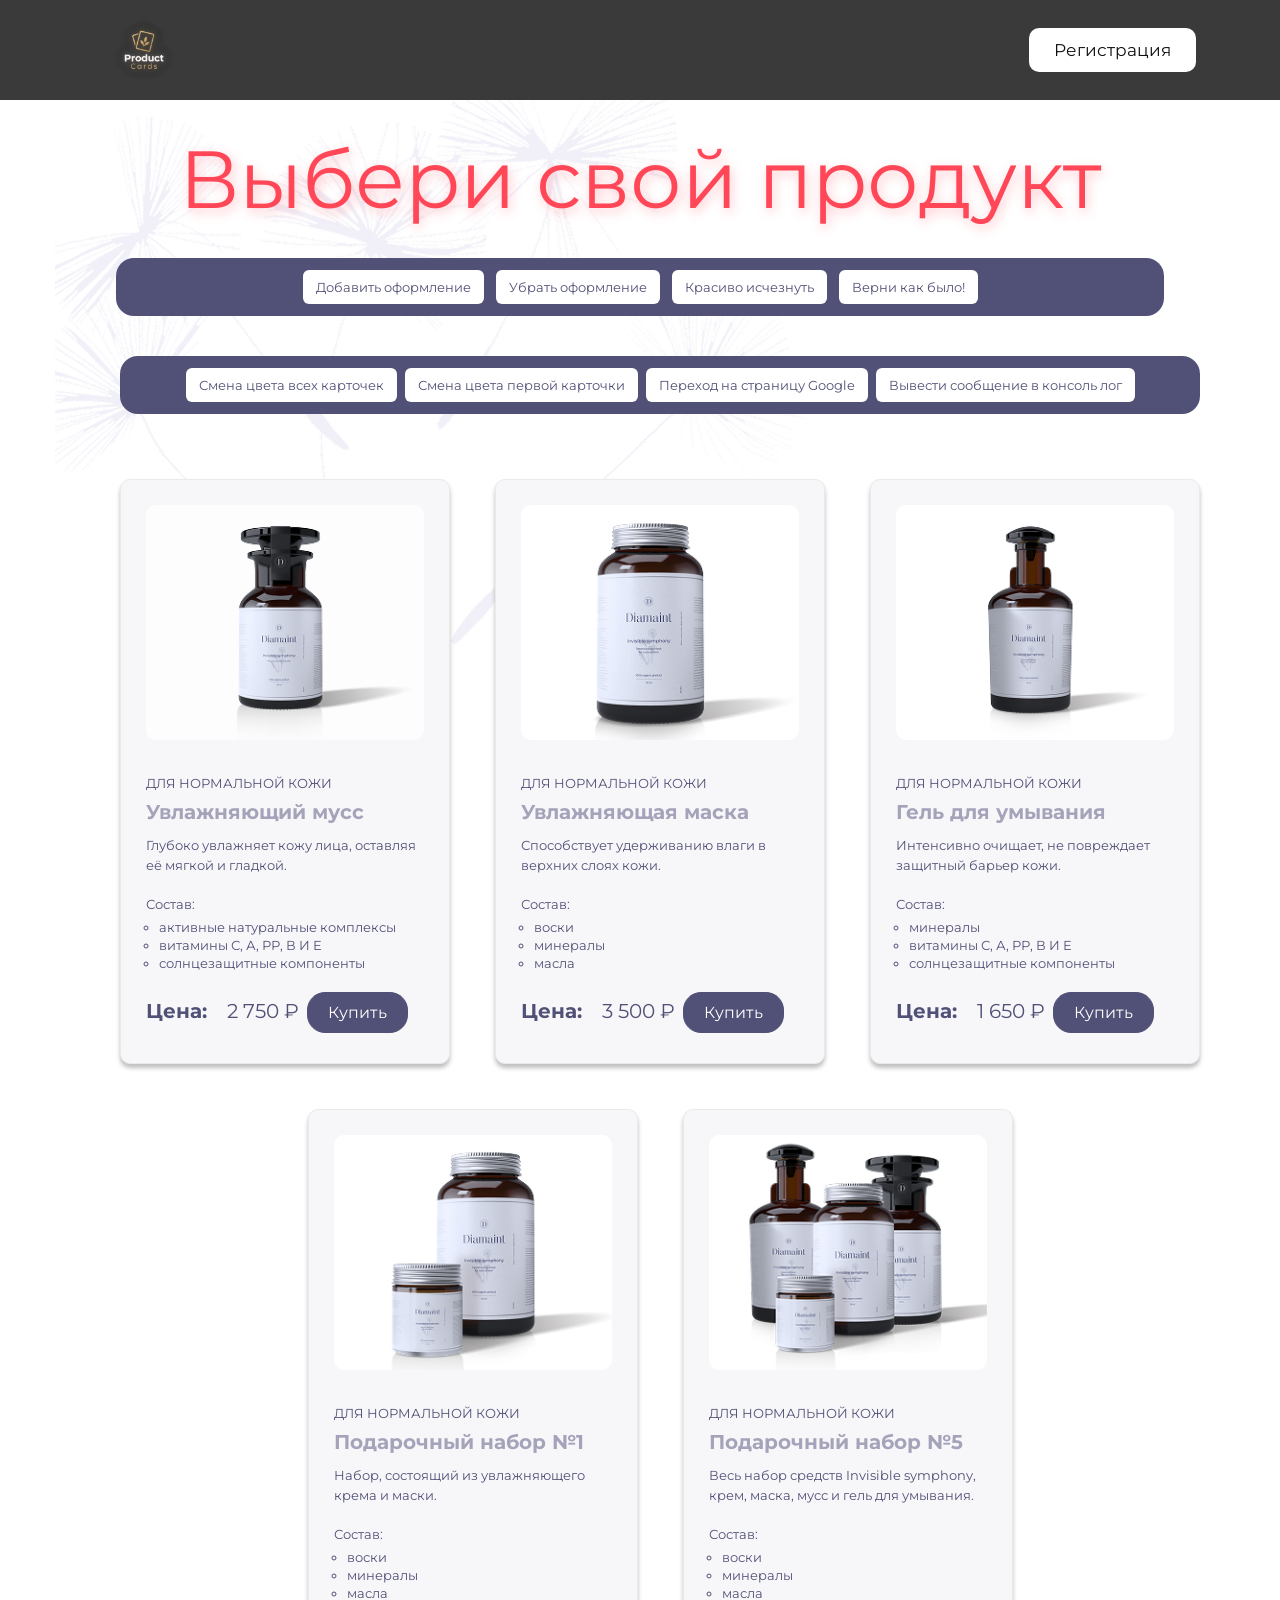
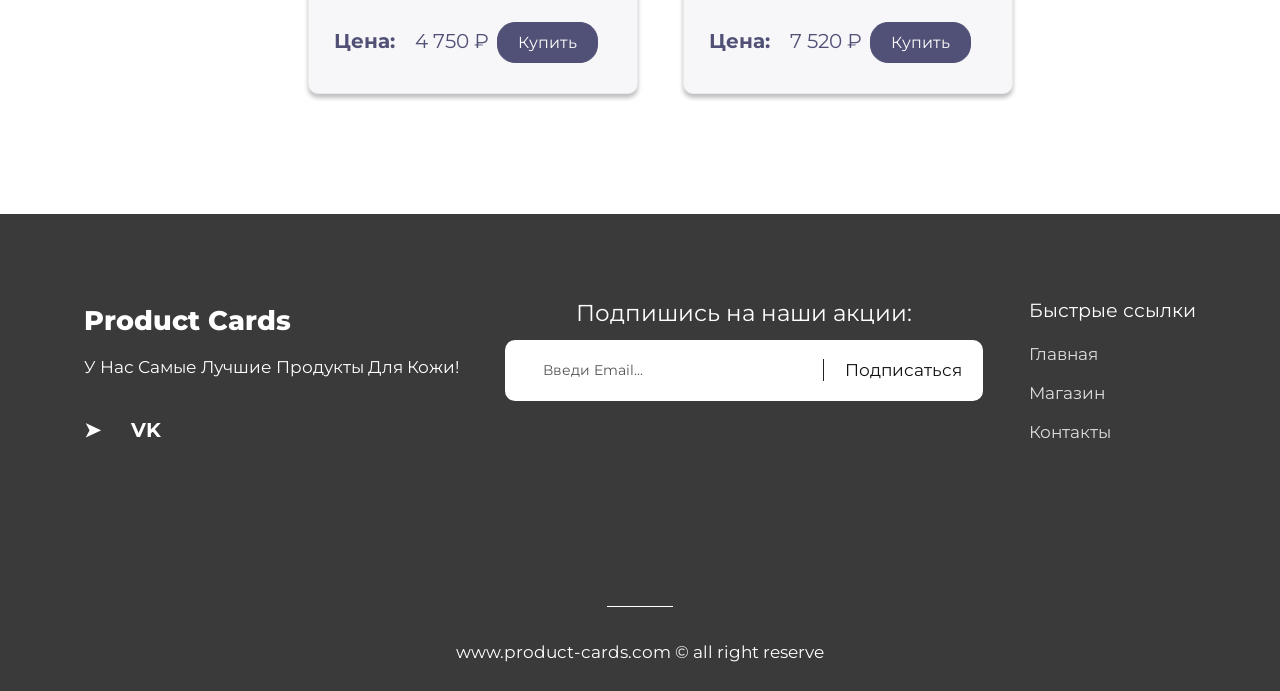
==== commit 876f7c98: "feature/12-homework" ====
--- a/index.html
+++ b/index.html
@@ -24,7 +24,7 @@
     </div>
 </header>
   <div class="controls">
-      <div class="control">
+    <div class="control">
     <h1 id="active" class="title basic decorated">Выбери свой продукт</h1>
     <div class="control-buttons">
     <button id="add" class="add">Добавить оформление</button>
@@ -171,7 +171,7 @@
                     <input type="email" name="email" placeholder="Введи Email..." required>
                     <button type="submit">Подписаться</button>
                 </form>
-                <div class="modal">
+                <div class="modal" id="registration-modal">
                     <div class="overlay"></div>
                 
                     <div class="modal__content">
@@ -217,13 +217,7 @@
         </div>
     </footer>
 
-    <script src="main.js"></script>
-    <script src="addhwork6.js"></script>
-    <script src="homework-7.js"></script>
-    <script src="homework-8.js"></script>
-    <script type="module" src="homework-9.js"></script>
-    <script type="module" src="homework-10.js"></script>
-    <script type="module" src="homework-11.js"></script>
-    <script type="module" src="products.js"></script>
+    <script type="module" src="main.js"></script>
+
 </body>
 </html>
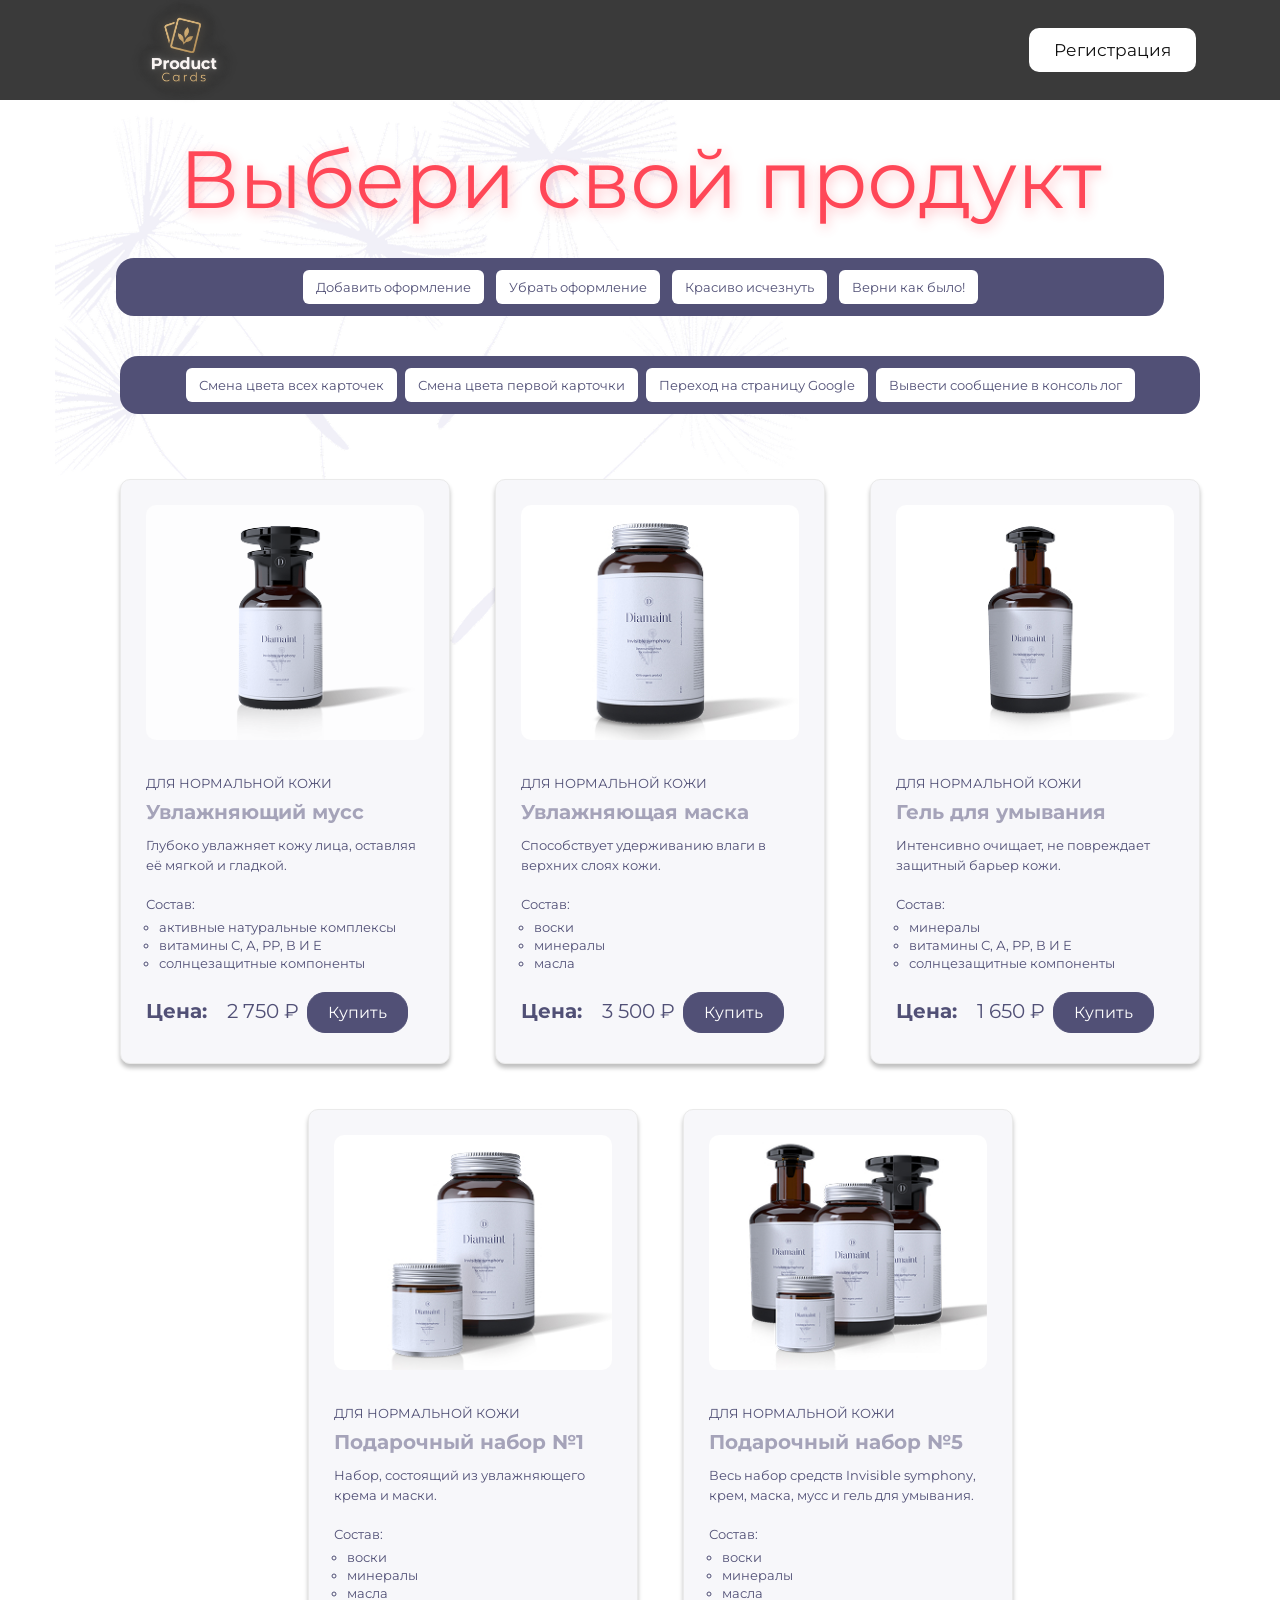
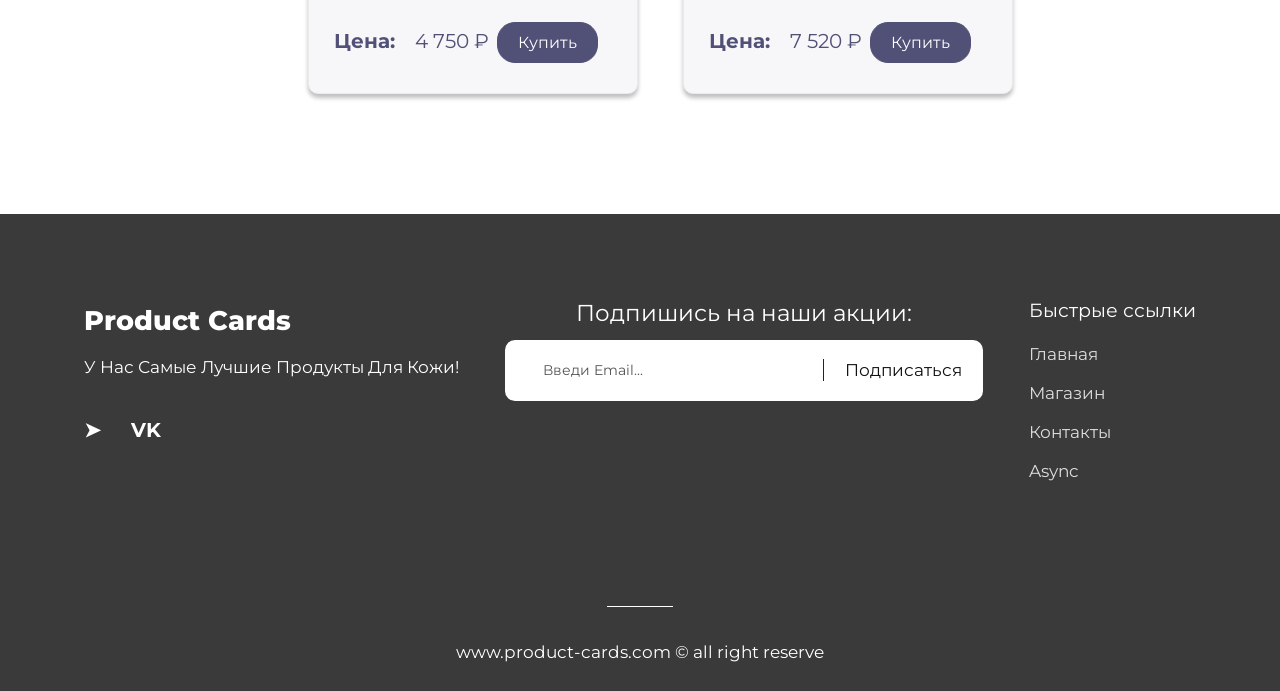
==== commit 667a33bf: "feature/15-homework" ====
--- a/index.html
+++ b/index.html
@@ -209,6 +209,7 @@
                 <a href="#">Главная</a>
                 <a href="#">Магазин</a>
                 <a href="#">Контакты</a>
+                <a href="./async/async.html">Async</a>
             </div>
         </div>
         <div class="footer__bottom">
--- a/style/position.css
+++ b/style/position.css
@@ -12,7 +12,7 @@
 }
 
 .header__logo {
-  width: 120px;
+  width: 200px;
   height: auto;
   display: block;
   object-fit: contain;
